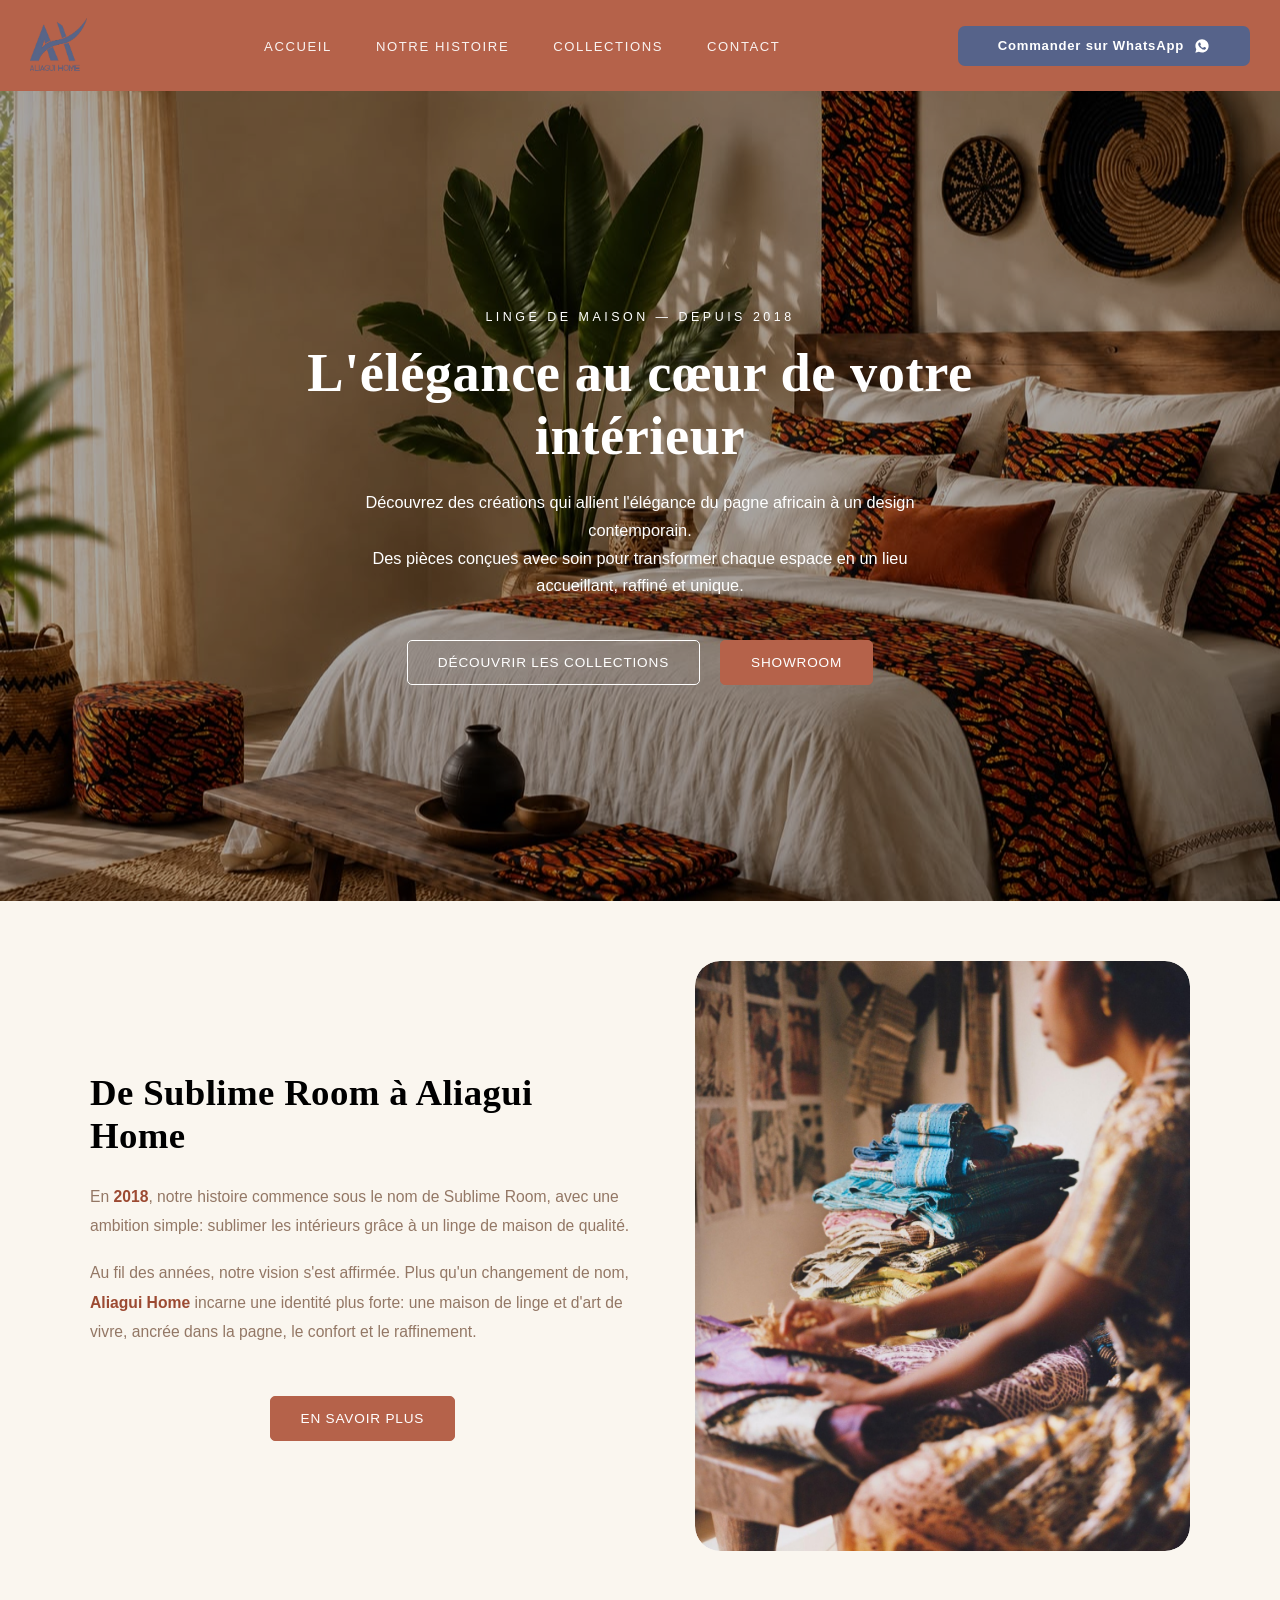
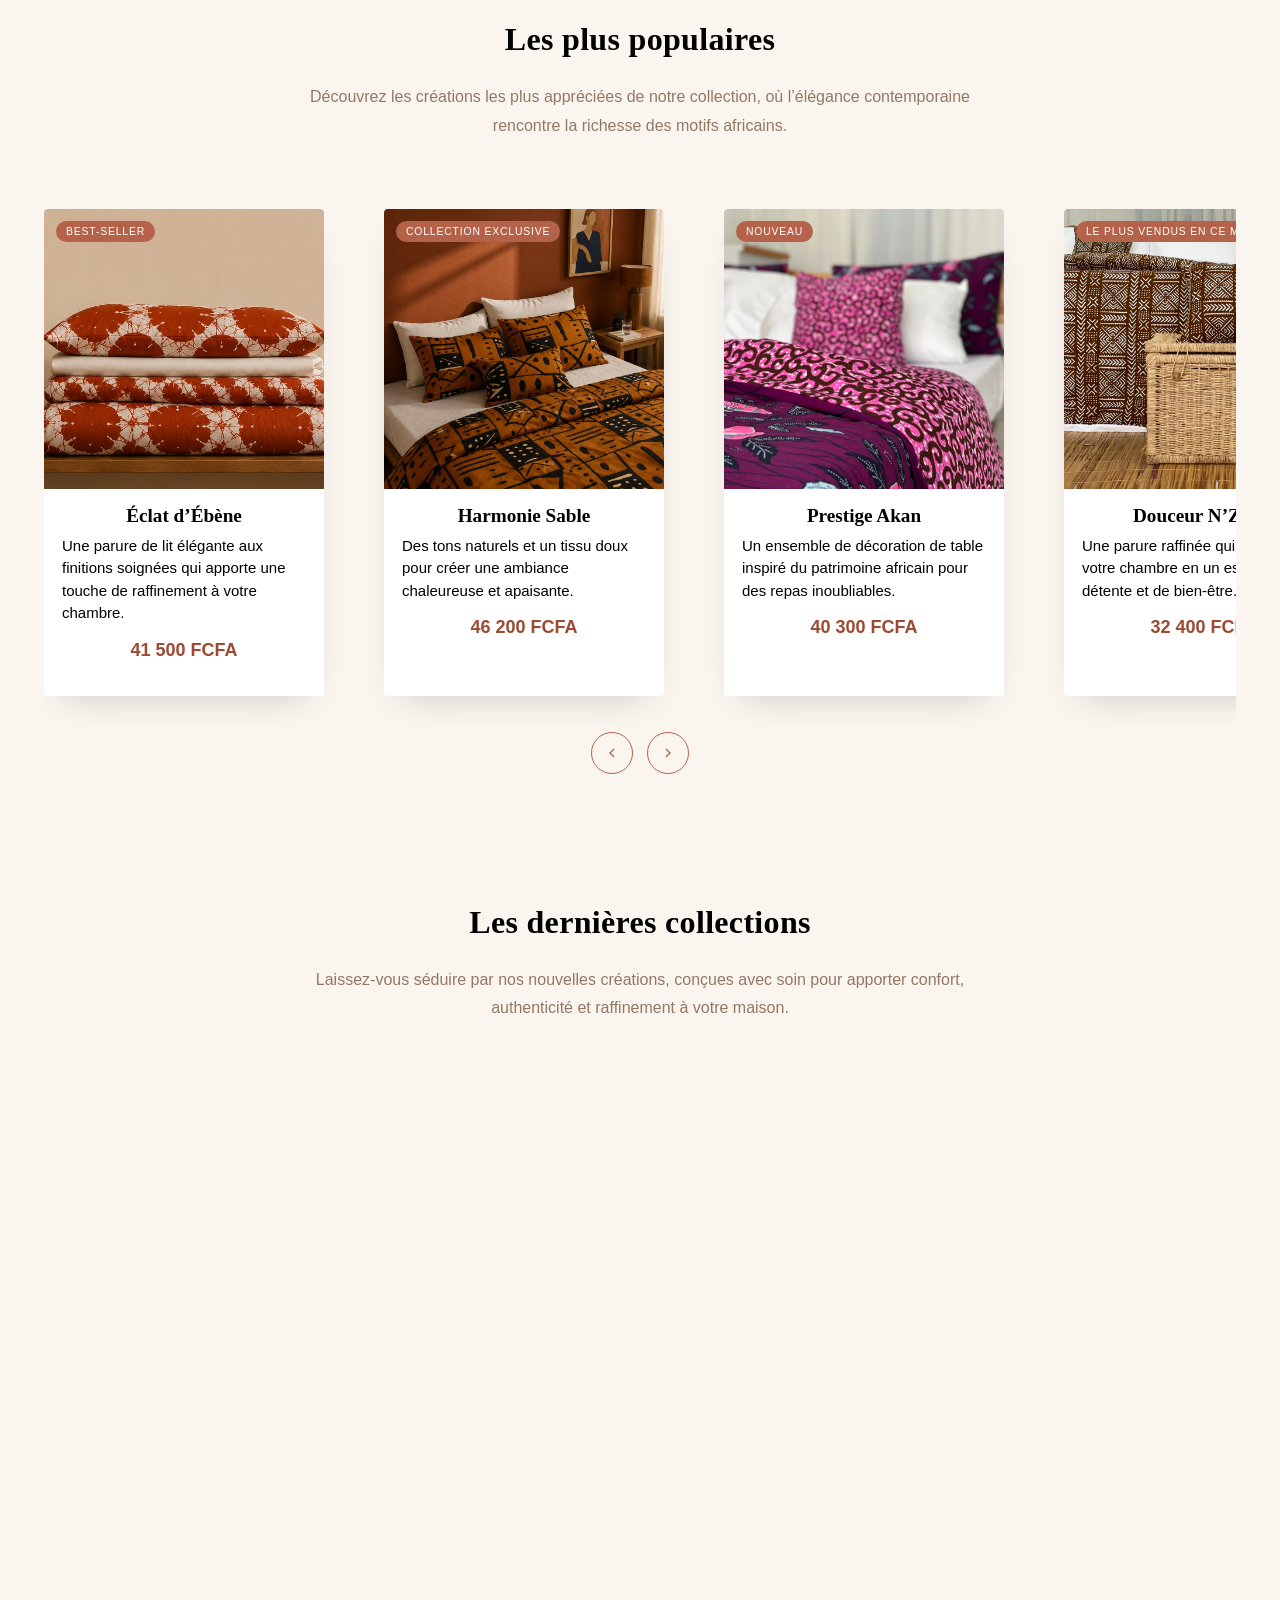
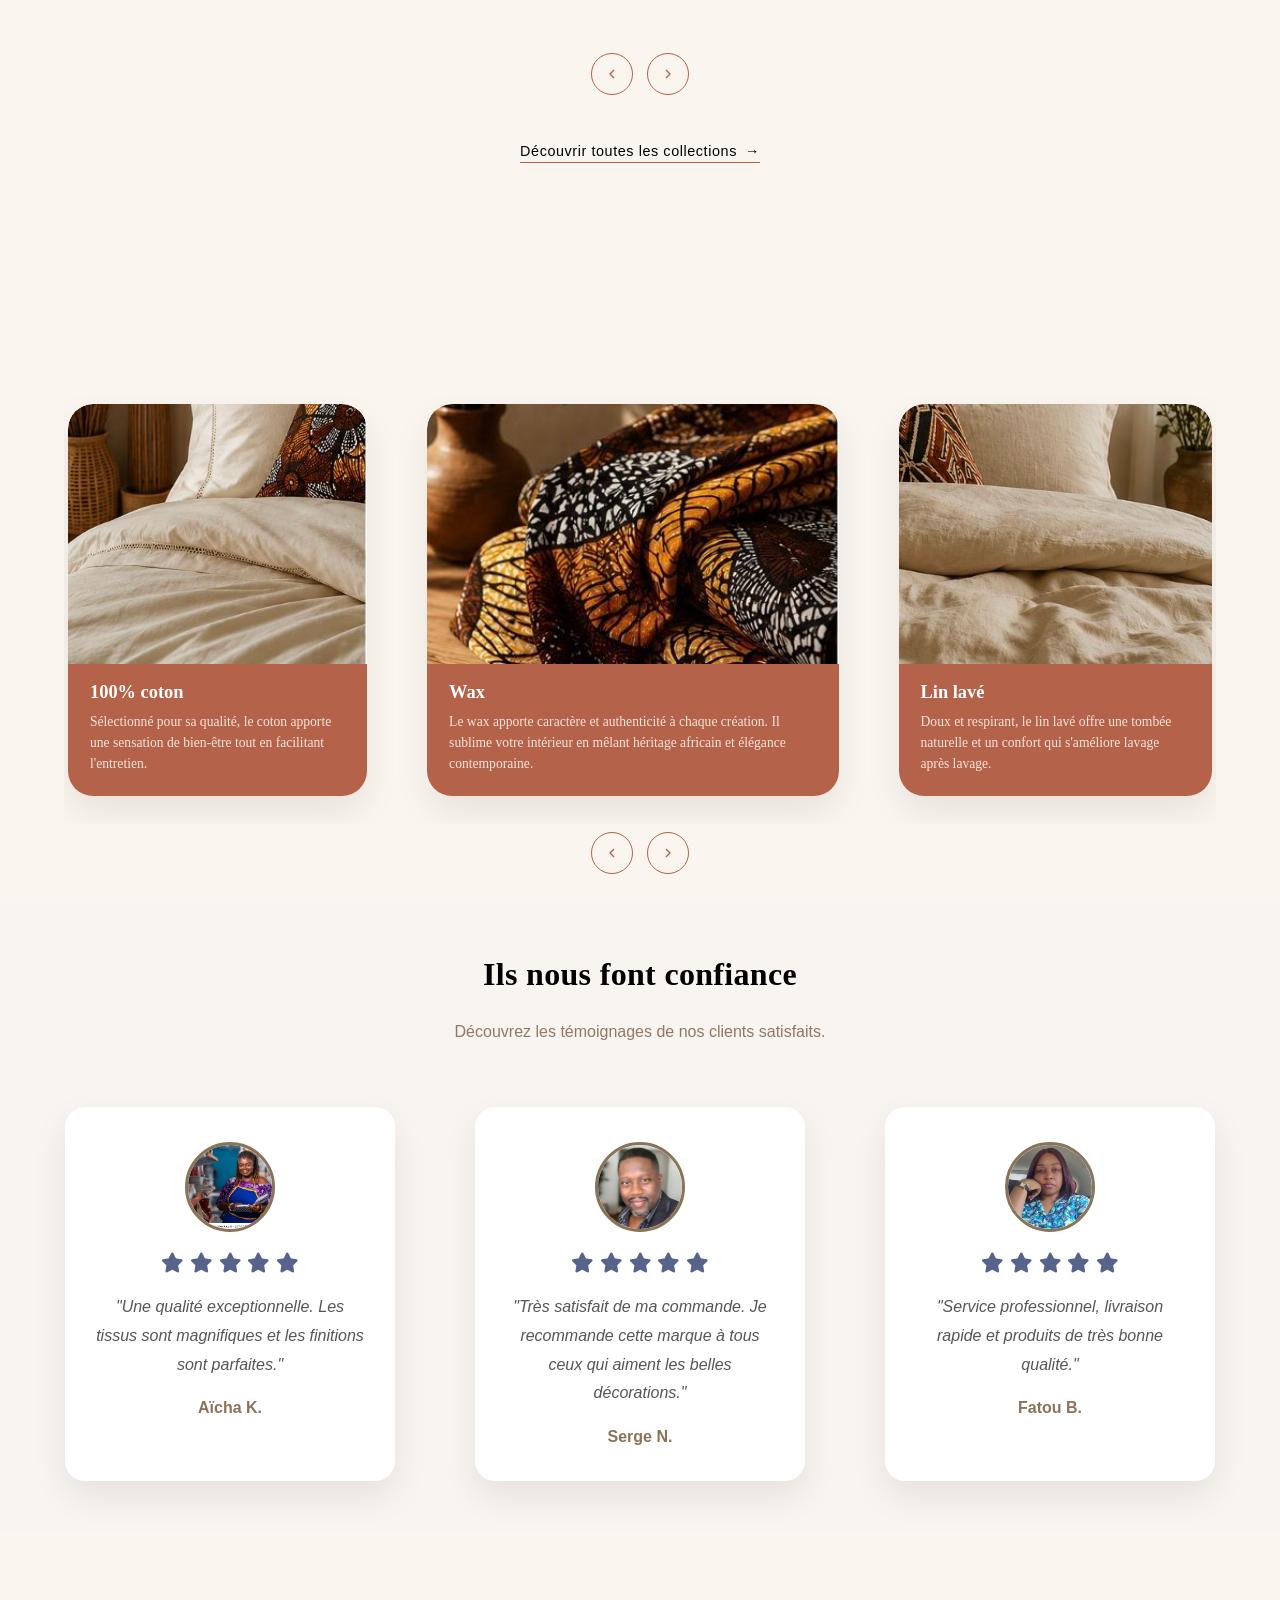
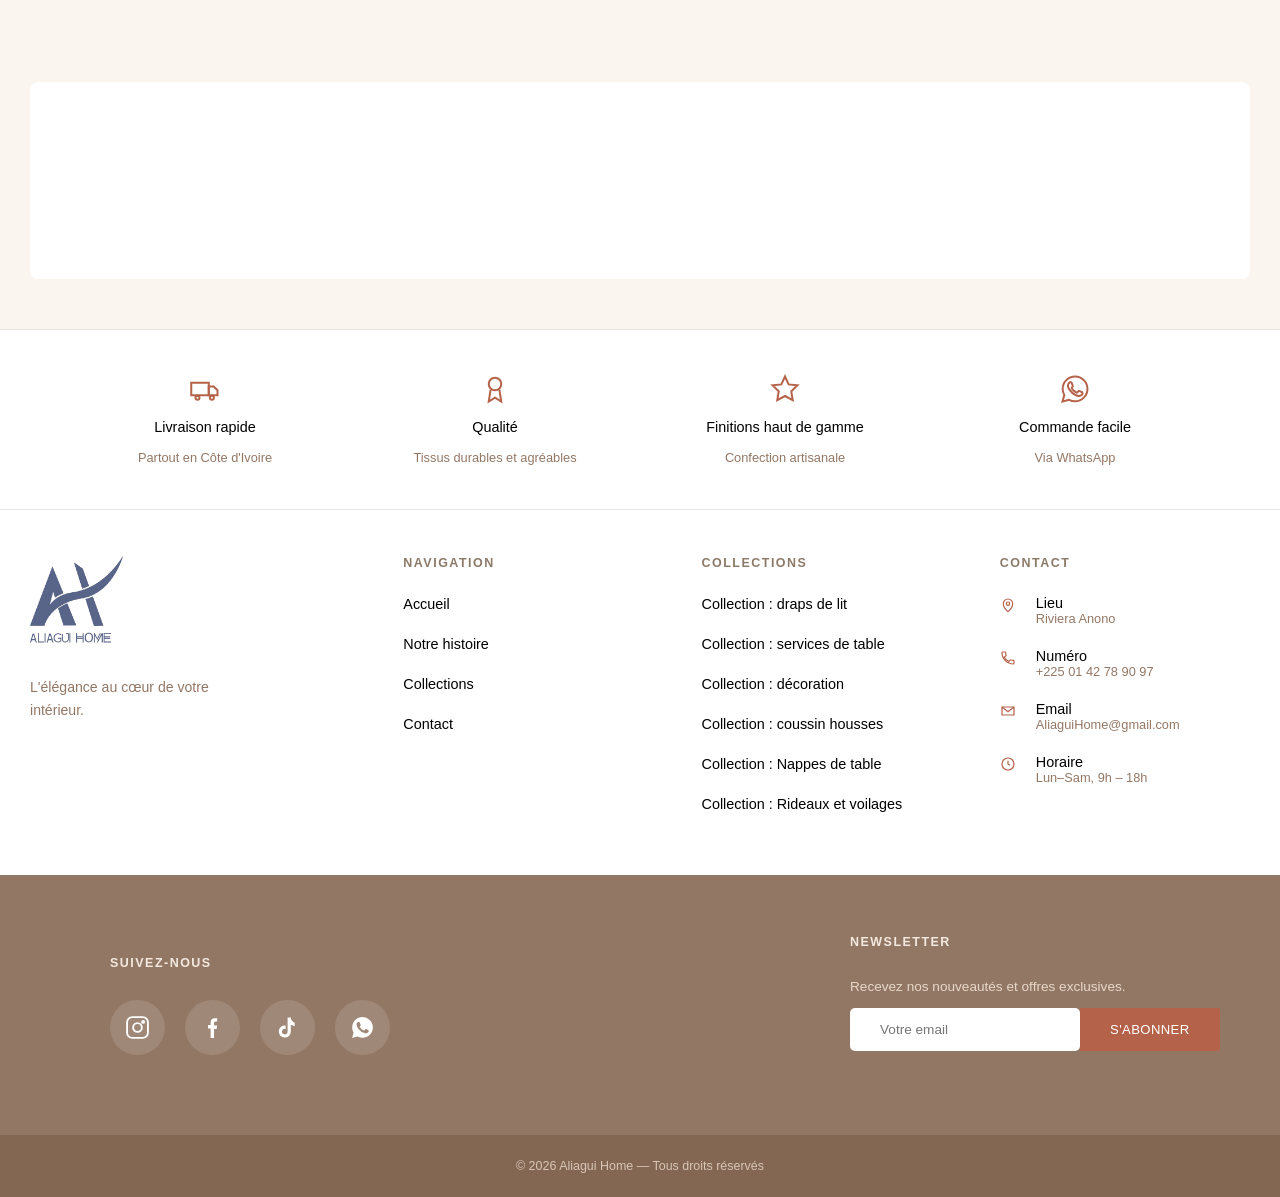
==== index.html @ e988ae9b "rename de la page d'accueil.html en index.html" ====
<!DOCTYPE html>
<html lang="fr">
<head>
<meta charset="UTF-8">
<meta name="viewport" content="width=device-width, initial-scale=1.0">
<title>Aliagui Home — L'élégance au cœur de votre intérieur</title>
<link rel="preconnect" href="https://fonts.googleapis.com">
<link rel="preconnect" href="https://fonts.gstatic.com" crossorigin>
<link href="https://fonts.googleapis.com/css2?family=Cormorant+Garamond:ital,wght@0,400;0,500;0,600;1,400&family=Jost:wght@300;400;500;600&display=swap" rel="stylesheet">
<link rel="stylesheet" href="https://cdnjs.cloudflare.com/ajax/libs/font-awesome/6.7.2/css/all.min.css">

<link rel="stylesheet" href="css/base.css">
<link rel="stylesheet" href="css/header.css">
<link rel="stylesheet" href="css/footer.css">
<link rel="stylesheet" href="css/accueil.css">

</head>
<body>

<header id="siteHeader">
  <div class="header-inner">
    <a href="#top" class="logo">
      <img src="image/logo-bleu.png" alt="Aliagui Home">
    </a>

    <nav id="mainNav">
      <ul>
        <li><a href="accueil.html">Accueil</a></li>
        <li><a href="notre-histoire.html">Notre histoire</a></li>
        <li><a href="collections.html">Collections</a></li>
        <li><a href="contact.html">Contact</a></li>
        <li class="mobile-only-cta">
          <a class="header-cta" href="https://wa.me/2250142789097" target="_blank" rel="noopener" data-social="WhatsApp">
            Commander sur WhatsApp
            <svg width="16" height="16" viewBox="0 0 24 24" fill="currentColor"><path d="M12.04 2C6.58 2 2.13 6.45 2.13 11.91c0 1.75.46 3.46 1.32 4.96L2 22l5.25-1.38a9.9 9.9 0 0 0 4.78 1.22h.01c5.46 0 9.91-4.45 9.91-9.91 0-2.65-1.03-5.14-2.9-7.01A9.86 9.86 0 0 0 12.04 2zm5.8 14.1c-.24.68-1.4 1.3-1.94 1.38-.5.08-1.12.11-1.8-.11-.42-.13-.96-.31-1.65-.6-2.9-1.25-4.8-4.17-4.94-4.36-.14-.2-1.18-1.57-1.18-3 0-1.42.75-2.12 1.02-2.42.26-.28.58-.35.77-.35h.55c.18 0 .42-.07.66.5.24.58.82 2 .89 2.15.07.14.12.32.02.51-.1.2-.15.32-.3.5-.14.17-.3.38-.43.51-.14.14-.29.29-.13.57.17.28.75 1.24 1.61 2 1.11.99 2.04 1.3 2.32 1.44.28.14.44.12.6-.07.17-.2.72-.84.91-1.13.19-.28.38-.24.64-.14.26.09 1.66.78 1.94.93.28.14.47.21.53.33.07.12.07.68-.17 1.36z"/></svg>
          </a>
        </li>
      </ul>
    </nav>

    <a class="header-cta desktop-only-cta" href="https://wa.me/2250142789097" target="_blank" rel="noopener" data-social="WhatsApp">
      Commander sur WhatsApp
      <svg width="16" height="16" viewBox="0 0 24 24" fill="currentColor"><path d="M12.04 2C6.58 2 2.13 6.45 2.13 11.91c0 1.75.46 3.46 1.32 4.96L2 22l5.25-1.38a9.9 9.9 0 0 0 4.78 1.22h.01c5.46 0 9.91-4.45 9.91-9.91 0-2.65-1.03-5.14-2.9-7.01A9.86 9.86 0 0 0 12.04 2zm5.8 14.1c-.24.68-1.4 1.3-1.94 1.38-.5.08-1.12.11-1.8-.11-.42-.13-.96-.31-1.65-.6-2.9-1.25-4.8-4.17-4.94-4.36-.14-.2-1.18-1.57-1.18-3 0-1.42.75-2.12 1.02-2.42.26-.28.58-.35.77-.35h.55c.18 0 .42-.07.66.5.24.58.82 2 .89 2.15.07.14.12.32.02.51-.1.2-.15.32-.3.5-.14.17-.3.38-.43.51-.14.14-.29.29-.13.57.17.28.75 1.24 1.61 2 1.11.99 2.04 1.3 2.32 1.44.28.14.44.12.6-.07.17-.2.72-.84.91-1.13.19-.28.38-.24.64-.14.26.09 1.66.78 1.94.93.28.14.47.21.53.33.07.12.07.68-.17 1.36z"/></svg>
    </a>

    <button class="hamburger" id="hamburgerBtn" aria-label="Ouvrir le menu" aria-expanded="false" aria-controls="mainNav">
      <span></span><span></span><span></span>
    </button>
  </div>
</header>

<section class="hero" id="top">
  <div class="hero-inner">
    <span class="eyebrow reveal">Linge de maison — depuis 2018</span>
    <h1 class="reveal reveal-delay-1">L'élégance au cœur de votre intérieur</h1>
    <p class="reveal reveal-delay-2">Découvrez des créations qui allient l'élégance du pagne africain à un design contemporain.<br>Des pièces conçues avec soin pour transformer chaque espace en un lieu accueillant, raffiné et unique.</p>
    <div class="hero-buttons reveal reveal-delay-3">
      <a href="collections.html#collections" class="btn btn-light">Découvrir les collections</a>
      <a href="contact.html#showroom" class="btn btn-filled">Showroom</a>
    </div>
  </div>
</section>

<section class="history" id="histoire">
  <div class="history-inner">
    <div class="reveal">
      <h2>De Sublime Room à Aliagui Home</h2>
      <p>En <strong>2018</strong>, notre histoire commence sous le nom de Sublime Room, avec une ambition simple: sublimer les intérieurs grâce à un linge de maison de qualité.</p>
      <p>Au fil des années, notre vision s'est affirmée. Plus qu'un changement de nom, <strong>Aliagui Home</strong> incarne une identité plus forte: une maison de linge et d'art de vivre, ancrée dans la pagne, le confort et le raffinement.</p>
      
      <a href="notre-histoire.html" class="btn btn-filled">En savoir plus</a>
    </div>
<div class="history-image">
    <img src="image/histoire.jpeg" alt="De Sublime Room à Aliagui Home">
</div>
    </div>
  </div>
</section>

<section class="bestsellers" id="bestsellers">
  <div class="section-head reveal">
    <h2>Les plus populaires </h2>
    <p>Découvrez les créations les plus appréciées de notre collection, où l’élégance contemporaine rencontre la richesse des motifs africains.</p>
  </div>
  <div class="carousel-wrap">
    <div class="carousel-track" id="bestsellersTrack">
      <div class="bs-card reveal">

    <div class="bs-img">
        <img src="image/image_collections - Copie.jpeg" alt="Eclat d'ébène">
        <span class="badge">Best-seller</span>
    </div>

    <div class="bs-body">
        <h4>Éclat d’Ébène</h4>
        <p class="description">
          Une parure de lit élégante aux finitions soignées qui apporte une touche de raffinement à votre chambre.
  </p>
    <span class="price">41 500 FCFA</span>

    </div>

</div>
      
    <div class="bs-card reveal">

    <div class="bs-img">
        <img src="image/pagne_marron.jpeg" alt="Harmonie Sable">
        <span class="badge">collection exclusive</span>
    </div>

    <div class="bs-body">
        <h4> Harmonie Sable</h4>
         <p class="description">
         Des tons naturels et un tissu doux pour créer une ambiance chaleureuse et apaisante.
  </p>
        <span class="price">46 200 FCFA</span>
    </div>

</div>
     <div class="bs-card reveal">

    <div class="bs-img">
        <img src="image/aimerez3.jpeg" alt="Prestige Akan">
        <span class="badge">nouveau</span>
    </div>

    <div class="bs-body">
        <h4>Prestige Akan</h4>
          <p class="description">
         Un ensemble de décoration de table inspiré du patrimoine africain pour des repas inoubliables.
  </p>
        <span class="price">40 300 FCFA</span>
    </div>

</div>
 <div class="bs-card reveal">

    <div class="bs-img">
        <img src="image/aimerez7.jpeg" alt=" Douceur N’Zassa">
        <span class="badge">Le plus vendus en ce moment</span>
    </div>

    <div class="bs-body">
        <h4> Douceur N’Zassa</h4>
         <p class="description">
        Une parure raffinée qui transforme votre chambre en un espace de détente et de bien-être.
  </p>
        <span class="price">32 400 FCFA</span>
    </div>

</div>
     <div class="bs-card reveal">

    <div class="bs-img">
        <img src="image/pagne4.jpeg" alt="Royal Indigo">
        <span class="badge">nouveau</span>
    </div>

    <div class="bs-body">
        <h4>Royal Indigo</h4>
        <p class="description">
          Une collection haut de gamme mêlant confort, élégance et motifs africains contemporains.
  </p>
        <span class="price">39 900 FCFA</span>
    </div>

</div>
  <div class="bs-card reveal">

    <div class="bs-img">
        <img src="image/service de tbale autre.jpg.jpeg" alt="Élégance de Table">
        <span class="badge">nouveau</span>
    </div>

    <div class="bs-body">
        <h4>Élégance de Table</h4>
        <p class="description">
         Un service de table chic conçu pour embellir vos repas du quotidien comme vos réceptions.
  </p>
        <span class="price">29 900 FCFA</span>
    </div>

</div>

  <div class="bs-card reveal">

    <div class="bs-img">
        <img src="image/713484324_1402554621900507_8804955900823046826_n.jpg" alt=" Signature Aliagui Luxe">
        <span class="badge">nouveau</span>
    </div>

    <div class="bs-body">
        <h4> Signature Aliagui Luxe</h4>
        <p class="description">
          Une création exclusive qui célèbre l’art africain à travers des textiles de qualité supérieure.
  </p>
        <span class="price">49 400 FCFA</span>
      
    </div>

</div>

    </div>
    <div class="carousel-nav">
      <button class="carousel-btn" id="bestsellersPrev" aria-label="Précédent">
        <svg width="16" height="16" viewBox="0 0 24 24" fill="none" stroke="currentColor" stroke-width="2"><path d="M15 18l-6-6 6-6"/></svg>
      </button>
      <button class="carousel-btn" id="bestsellersNext" aria-label="Suivant">
        <svg width="16" height="16" viewBox="0 0 24 24" fill="none" stroke="currentColor" stroke-width="2"><path d="M9 18l6-6-6-6"/></svg>
      </button>
    </div>
  </div>
</section>


<section class="collections" id="collections">
  <div class="section-head reveal">
    <h2>Les dernières collections</h2>
    <p>
      Laissez-vous séduire par nos nouvelles créations, conçues avec soin pour apporter confort, authenticité et raffinement à votre maison.
    </p>
  </div>

  <div class="carousel-wrap">
    <div class="carousel-track" id="collectionsTrack">

      <!-- Carte 1 -->
      <div class="collection-card reveal reveal-delay-1">
        <img src="image/aimerez1.jpeg" alt="Oasis" class="collection-img">

        <div class="collection-body">
         <h3>Oasis</h3>
            <p class="collection-desc">
               Des teintes douces pour une ambiance apaisante.
         </p>
  <a href="detail.html#vous-aimerez-aussi" class="collection-link">
    Voir plus <span class="arrow">→</span>
  </a>
</div>
      </div>

      <!-- Carte 2 -->
      <div class="collection-card reveal reveal-delay-2">
        <img src="image/aimerez10.jpeg" alt="Azur" class="collection-img">

        <div class="collection-body">
          <h3>Azur</h3>
          <p class="collection-desc">
    Des motifs uniques pour votre intérieur.
  </p>
           <a href="detail.html#vous-aimerez-aussi" class="collection-link">
    Voir plus <span class="arrow">→</span>
  </a>
        </div>
      </div>

      <!-- Carte 3 -->
      <div class="collection-card reveal reveal-delay-3">
        <img src="image/aimerez9.jpeg" alt="Mosaique" class="collection-img">

        <div class="collection-body">
          <h3>Mosaique</h3>
          <p class="collection-desc">
    Des motifs uniques qui embellissent votre intérieur
  </p>
           <a href="detail.html#vous-aimerez-aussi" class="collection-link">
    Voir plus <span class="arrow">→</span>
  </a>
        </div>
      </div>

      <!-- Carte 4 -->
      <div class="collection-card reveal">
        <img src="image/aimerez12.jpeg" alt="Teranga" class="collection-img">

        <div class="collection-body">
          <h3>Teranga</h3>
           <p class="collection-desc">
   Chaleur, confort et inspiration africaine.
  </p>
           <a href="detail.html#vous-aimerez-aussi" class="collection-link">
    Voir plus <span class="arrow">→</span>
  </a>
        </div>
      </div>

      <!-- Carte 5 -->
      <div class="collection-card reveal reveal-delay-3">
        <img src="image/COLLECTION1.jpeg" alt="collection Signature" class="collection-img">

        <div class="collection-body">
          <h3>collection Signature</h3>
              <p class="collection-desc">
   Notre sélection exclusive au style raffiné.
  </p>
    <a href="detail.html#vous-aimerez-aussi" class="collection-link">
    Voir plus <span class="arrow">→</span>
  </a>
        </div>
      </div>

      <!-- Carte 6 -->
      <div class="collection-card reveal reveal-delay-3">
        <img src="image/LIT9.jpeg" alt="Emeraude" class="collection-img">

        <div class="collection-body">
          <h3>Emeraude</h3>
              <p class="collection-desc">
   Des couleurs profondes pour un intérieur chic.
  </p>
           <a href="detail.html#vous-aimerez-aussi" class="collection-link">
    Voir plus <span class="arrow">→</span>
  </a>
        </div>
      </div>

      <!-- Carte 7 -->
      <div class="collection-card reveal reveal-delay-3">
        <img src="image/LIT8.jpeg" alt="marbre" class="collection-img">

        <div class="collection-body">
          <h3>Marbre</h3>
              <p class="collection-desc">
   Un design moderne inspiré de la pierre naturelle.
  </p>
           <a href="detail.html#vous-aimerez-aussi" class="collection-link">
    Voir plus <span class="arrow">→</span>
  </a>
        </div>
      </div>

      <!-- Carte 8 -->
      <div class="collection-card reveal reveal-delay-3">
        <img src="image/LIT7.jpeg" alt="Savana" class="collection-img">

        <div class="collection-body">
          <h3>Savana</h3>
              <p class="collection-desc">
   Une collection aux tons naturels et chaleureux.
  </p>
           <a href="detail.html#vous-aimerez-aussi" class="collection-link">
    Voir plus <span class="arrow">→</span>
  </a>
        </div>
      </div>

      <!-- Carte 7 -->
      <div class="collection-card reveal reveal-delay-3">
        <img src="image/COUVERT1.jpeg" alt="Eclat rouge" class="collection-img">

        <div class="collection-body">
          <h3>Eclat rouge</h3>
              <p class="collection-desc">
   Des couleurs intenses qui attirent le regard.
  </p>
           <a href="detail.html#vous-aimerez-aussi" class="collection-link">
    Voir plus <span class="arrow">→</span>
  </a>
        </div>
      </div>

      <!-- Carte 8 -->
      <div class="collection-card reveal reveal-delay-3">
        <img src="image/LIT6.jpeg" alt="Kuba prestige" class="collection-img">

        <div class="collection-body">
          <h3>Kuba prestige</h3>
              <p class="collection-desc">
  L'élégance du patrimoine africain revisitée.
  </p>
          <a href="detail.html#vous-aimerez-aussi" class="collection-link">
    Voir plus <span class="arrow">→</span>
  </a>
        </div>
      </div>

      <!-- Carte 9 -->
      <div class="collection-card reveal reveal-delay-3">
        <img src="image/LIT5.jpeg" alt="Wax harmonie" class="collection-img">

        <div class="collection-body">
          <h3>Wax harmonie</h3>
              <p class="collection-desc">
   Des imprimés wax pour une décoration authentique.
  </p>
           <a href="detail.html#vous-aimerez-aussi" class="collection-link">
    Voir plus <span class="arrow">→</span>
  </a>
        </div>
      </div>

      <!-- Carte 10 -->
      <div class="collection-card reveal reveal-delay-3">
        <img src="image/TABLE2.jpeg" alt="Table élégance" class="collection-img">

        <div class="collection-body">
          <h3>Table élégance</h3>
              <p class="collection-desc">
  Sublimez vos repas avec style et raffinement.
  </p>
           <a href="detail.html#vous-aimerez-aussi" class="collection-link">
    Voir plus <span class="arrow">→</span>
  </a>
        </div>
      </div>

      <!-- Carte 11 -->
      <div class="collection-card reveal reveal-delay-3">
        <img src="image/LIT3.jpeg" alt="Terre d'Afrique" class="collection-img">

        <div class="collection-body">
          <h3>Terre d'Afrique</h3>
                  <p class="collection-desc">
   Une collection inspirée des richesses africaines.
  </p>
       <a href="detail.html#vous-aimerez-aussi" class="collection-link">
    Voir plus <span class="arrow">→</span>
  </a>
          
        </div>
      </div>
    </div>

    <div class="carousel-nav">
      <button class="carousel-btn" id="collectionsPrev" aria-label="Précédent">
        <svg width="16" height="16" viewBox="0 0 24 24" fill="none" stroke="currentColor" stroke-width="2">
          <path d="M15 18l-6-6 6-6"/>
        </svg>
      </button>

      <button class="carousel-btn" id="collectionsNext" aria-label="Suivant">
        <svg width="16" height="16" viewBox="0 0 24 24" fill="none" stroke="currentColor" stroke-width="2">
          <path d="M9 18l6-6-6-6"/>
        </svg>
      </button>
    </div>
  </div>

  <a href="collections.html" class="all-collections">
    Découvrir toutes les collections <span class="arrow">→</span>
  </a>
</section>

<section class="materials" id="matieres">
  <div class="section-head reveal">
    <h2>Nos matières</h2>
    <p>Des matières choisies avec soin pour leur qualité, leur caractère et leur durabilité.</p>
  </div>
  <div class="carousel-wrap">
    <div class="carousel-track" id="materialsTrack">
      <div class="mat-card reveal reveal-delay-1">
        <div class="mat-img">
    <img src="image/image_matieres1.jpeg" alt="100% coton">
</div>
        <div class="mat-caption">
          <h4>100% coton</h4>
          <p>Sélectionné pour sa qualité, le coton apporte une sensation de bien-être tout en facilitant l'entretien.</p>
        </div>
      </div>
      <div class="mat-card reveal reveal-delay-2">
        <div class="mat-img">
    <img src="image/image_matiere2.jpeg" alt="Wax">
</div>
        <div class="mat-caption">
          <h4>Wax</h4>
          <p>Le wax apporte caractère et authenticité à chaque création. Il sublime votre intérieur en mêlant héritage africain et élégance contemporaine.</p>
        </div>
      </div>
      <div class="mat-card reveal reveal-delay-3">
       <div class="mat-img">
    <img src="image/image_matiere3.jpeg" alt="Lin lavé">
       </div>        
       <div class="mat-caption">
          <h4>Lin lavé</h4>
          <p>Doux et respirant, le lin lavé offre une tombée naturelle et un confort qui s'améliore lavage après lavage.</p>
        </div>
      </div>
    </div>
    <div class="carousel-nav">
      <button class="carousel-btn" id="materialsPrev" aria-label="Précédent">
        <svg width="16" height="16" viewBox="0 0 24 24" fill="none" stroke="currentColor" stroke-width="2"><path d="M15 18l-6-6 6-6"/></svg>
      </button>
      <button class="carousel-btn" id="materialsNext" aria-label="Suivant">
        <svg width="16" height="16" viewBox="0 0 24 24" fill="none" stroke="currentColor" stroke-width="2"><path d="M9 18l6-6-6-6"/></svg>
      </button>
    </div>
  </div>
</section>

<section class="testimonials" id="avis">
    <div class="section-head reveal">
        <h2>Ils nous font confiance</h2>
        <p>Découvrez les témoignages de nos clients satisfaits.</p>
    </div>

    <div class="testimonial-slider">

        <div class="testimonial-card reveal">
            <img src="image/temoingnage1.webp" alt="Client 1" class="client-photo">

            <div class="stars">
                <i class="fa-solid fa-star"></i>
                <i class="fa-solid fa-star"></i>
                <i class="fa-solid fa-star"></i>
                <i class="fa-solid fa-star"></i>
                <i class="fa-solid fa-star"></i>
            </div>

            <p>
                "Une qualité exceptionnelle. Les tissus sont magnifiques et les
                finitions sont parfaites."
            </p>

            <h4>Aïcha K.</h4>
        </div>

        <div class="testimonial-card reveal">
            <img src="image/temoignage3.jpg" alt="Client 2" class="client-photo">

            <div class="stars">
                <i class="fa-solid fa-star"></i>
                <i class="fa-solid fa-star"></i>
                <i class="fa-solid fa-star"></i>
                <i class="fa-solid fa-star"></i>
                <i class="fa-solid fa-star"></i>
            </div>

            <p>
                "Très satisfait de ma commande. Je recommande cette marque à
                tous ceux qui aiment les belles décorations."
            </p>

            <h4>Serge N.</h4>
        </div>

        <div class="testimonial-card reveal">
            <img src="image/temoignage4.jpg" alt="Client 3" class="client-photo">

            <div class="stars">
                <i class="fa-solid fa-star"></i>
                <i class="fa-solid fa-star"></i>
                <i class="fa-solid fa-star"></i>
                <i class="fa-solid fa-star"></i>
                <i class="fa-solid fa-star"></i>
            </div>

            <p>
                "Service professionnel, livraison rapide et produits de très
                bonne qualité."
            </p>

            <h4>Fatou B.</h4>
        </div>

    </div>
</section>

<section class="contact" id="contact">
  <h2 class="reveal">Contactez-nous</h2>
  <p class="reveal">Une question ? Nous sommes là pour vous.</p>

  <div class="contact-grid">
    <div class="contact-item reveal reveal-delay-1">
      <div class="icon-circle">
        <svg width="20" height="20" viewBox="0 0 24 24" fill="currentColor"><path d="M6.62 10.79a15.15 15.15 0 0 0 6.59 6.59l2.2-2.2c.28-.28.67-.36 1.02-.24c1.12.37 2.33.57 3.57.57c.55 0 1 .45 1 1V20c0 .55-.45 1-1 1c-9.39 0-17-7.61-17-17c0-.55.45-1 1-1h3.5c.55 0 1 .45 1 1c0 1.25.2 2.45.57 3.57c.11.35.03.74-.25 1.02l-2.2 2.2Z"/></svg>
      </div>
      <h4>Téléphone</h4>
      <p><a href="tel:+2250142789097">+225 01 42 78 90 97</a></p>
    </div>
    <div class="contact-item reveal reveal-delay-2">
      <div class="icon-circle">
        <svg width="20" height="20" viewBox="0 0 24 24" fill="none" stroke="currentColor" stroke-width="1.8"><path d="M3 6h18v12H3z"/><path d="M3 6l9 7 9-7"/></svg>
      </div>
      <h4>Email</h4>
      <p><a href="mailto:AliaguiHome@gmail.com">AliaguiHome@gmail.com</a></p>
    </div>
    <div class="contact-item reveal reveal-delay-3">
      <div class="icon-circle">
        <svg width="20" height="20" viewBox="0 0 24 24" fill="none" stroke="currentColor" stroke-width="1.8"><path d="M12 22s7-6.1 7-12a7 7 0 1 0-14 0c0 5.9 7 12 7 12z"/><circle cx="12" cy="10" r="2.5"/></svg>
      </div>
      <h4>Adresse</h4>
      <p>Riviera Anono,<br>Abidjan, Côte d'Ivoire</p>
    </div>
  </div>
</section>

<section class="features">
  <div class="features-grid">
    <div class="feature reveal">
      <svg viewBox="0 0 24 24" fill="none" stroke="currentColor" stroke-width="1.6"><rect x="1" y="7" width="14" height="10"/><path d="M15 10h4l3 3v4h-7z"/><circle cx="6" cy="19" r="1.6"/><circle cx="17.5" cy="19" r="1.6"/></svg>
      <h4>Livraison rapide</h4>
      <p>Partout en Côte d'Ivoire</p>
    </div>
    <div class="feature reveal reveal-delay-1">
      <svg viewBox="0 0 24 24" fill="none" stroke="currentColor" stroke-width="1.6"><circle cx="12" cy="8" r="5"/><path d="M8.5 12.5L7 22l5-3 5 3-1.5-9.5"/></svg>
      <h4>Qualité</h4>
      <p>Tissus durables et agréables</p>
    </div>
    <div class="feature reveal reveal-delay-2">
      <svg viewBox="0 0 24 24" fill="none" stroke="currentColor" stroke-width="1.6"><path d="M12 2l2.9 6.3L22 9l-5 4.9L18.2 21 12 17.6 5.8 21 7 13.9 2 9l7.1-.7z"/></svg>
      <h4>Finitions haut de gamme</h4>
      <p>Confection artisanale</p>
    </div>
    <div class="feature reveal reveal-delay-3">
      <svg viewBox="0 0 24 24" fill="none" stroke="currentColor" stroke-width="1.6"><path d="M12.04 2C6.58 2 2.13 6.45 2.13 11.91c0 1.75.46 3.46 1.32 4.96L2 22l5.25-1.38a9.9 9.9 0 0 0 4.78 1.22h.01c5.46 0 9.91-4.45 9.91-9.91 0-2.65-1.03-5.14-2.9-7.01A9.86 9.86 0 0 0 12.04 2zm5.8 14.1c-.24.68-1.4 1.3-1.94 1.38-.5.08-1.12.11-1.8-.11-.42-.13-.96-.31-1.65-.6-2.9-1.25-4.8-4.17-4.94-4.36-.14-.2-1.18-1.57-1.18-3 0-1.42.75-2.12 1.02-2.42.26-.28.58-.35.77-.35h.55c.18 0 .42-.07.66.5.24.58.82 2 .89 2.15.07.14.12.32.02.51-.1.2-.15.32-.3.5-.14.17-.3.38-.43.51-.14.14-.29.29-.13.57.17.28.75 1.24 1.61 2 1.11.99 2.04 1.3 2.32 1.44.28.14.44.12.6-.07.17-.2.72-.84.91-1.13.19-.28.38-.24.64-.14.26.09 1.66.78 1.94.93.28.14.47.21.53.33.07.12.07.68-.17 1.36z"/></svg>
      <h4>Commande facile</h4>
      <p>Via WhatsApp</p>
    </div>
  </div>
</section>


<footer>
  <div class="footer-top">
    <div class="footer-brand reveal">
      <a href="#top" class="logo">
    <img src="image/logo-bleu.png" alt="Aliagui Home">
</a>
      <p>L'élégance au cœur de votre intérieur.</p>
    </div>
    <div class="footer-col reveal reveal-delay-1">
      <h5>Navigation</h5>
      <ul>
        <li><a href="accueil.html">Accueil</a></li>
        <li><a href="notre-histoire.html">Notre histoire</a></li>
        <li><a href="collections.html">Collections</a></li>
        <li><a href="contact.html">Contact</a></li>
      </ul>
    </div>
    <div class="footer-col reveal reveal-delay-2">
      <h5>Collections</h5>
      <ul>
        <li><a href="collections.html#collections">Collection : draps de lit</a></li>
        <li><a href="collections.html#collections">Collection : services de table</a></li>
        <li><a href="collections.html#collections">Collection : décoration</a></li>
        <li><a href="collections.html#collections">Collection : coussin housses</a></li>
        <li><a href="collections.html#collections">Collection : Nappes de table</a></li>
        <li><a href="collections.html#collections">Collection : Rideaux et voilages</a></li>
      </ul>
    </div>
    <div class="footer-col reveal reveal-delay-3">
      <h5>Contact</h5>
      <ul>
        <li class="with-icon">
          <svg viewBox="0 0 24 24" fill="none" stroke="currentColor" stroke-width="1.8"><path d="M12 22s7-6.1 7-12a7 7 0 1 0-14 0c0 5.9 7 12 7 12z"/><circle cx="12" cy="10" r="2.5"/></svg>
          <div>Lieu <small>Riviera Anono</small></div>
        </li>
        <li class="with-icon">
          <svg viewBox="0 0 24 24" fill="none" stroke="currentColor" stroke-width="1.8"><path d="M6.62 10.79a15.15 15.15 0 0 0 6.59 6.59l2.2-2.2c.28-.28.67-.36 1.02-.24c1.12.37 2.33.57 3.57.57c.55 0 1 .45 1 1V20c0 .55-.45 1-1 1c-9.39 0-17-7.61-17-17c0-.55.45-1 1-1h3.5c.55 0 1 .45 1 1c0 1.25.2 2.45.57 3.57c.11.35.03.74-.25 1.02l-2.2 2.2Z"/></svg>
          <div>Numéro <small>+225 01 42 78 90 97</small></div>
        </li>
        <li class="with-icon">
          <svg viewBox="0 0 24 24" fill="none" stroke="currentColor" stroke-width="1.8"><path d="M3 6h18v12H3z"/><path d="M3 6l9 7 9-7"/></svg>
          <div>Email <small>AliaguiHome@gmail.com</small></div>
        </li>
        <li class="with-icon">
          <svg viewBox="0 0 24 24" fill="none" stroke="currentColor" stroke-width="1.8"><circle cx="12" cy="12" r="9"/><path d="M12 7v5l3 2"/></svg>
          <div>Horaire <small>Lun–Sam, 9h – 18h</small></div>
        </li>
      </ul>
    </div>
  </div>

  <div class="footer-bottom">
    <div class="footer-bottom-inner">
      <div class="socials">
        <h5>Suivez-nous</h5>
        <div class="social-icons">
          <a href="https://www.instagram.com/sublimeroomci?igsh=MmUyazBmeTF2NXh2" target="_blank" rel="noopener" aria-label="Instagram" data-social="Instagram">
            <svg viewBox="0 0 24 24" fill="none" stroke="currentColor" stroke-width="1.8"><rect x="2" y="2" width="20" height="20" rx="5"/><circle cx="12" cy="12" r="4.2"/><circle cx="17.4" cy="6.6" r="1"/></svg>
          </a>
          <a href="https://www.facebook.com/share/1EQb1m7j7T/?mibextid=wwXIfr" target="_blank" rel="noopener" aria-label="Facebook" data-social="Facebook">
            <svg viewBox="0 0 24 24" fill="currentColor"><path d="M13.5 22v-8.5H16l.4-3.4h-2.9V8c0-.99.28-1.66 1.7-1.66H16.5V3.3c-.28-.04-1.24-.12-2.36-.12-2.34 0-3.94 1.43-3.94 4.04v2.28H7.7v3.4h2.5V22z"/></svg>
          </a>
          <a href="https://www.tiktok.com/@sublimeroom?_r=1&_t=ZS-97yz165ZXM1" target="_blank" rel="noopener" aria-label="TikTok" data-social="TikTok">
            <svg viewBox="0 0 24 24" fill="currentColor"><path d="M16.6 5.82c-.9-.85-1.4-2.03-1.4-3.32h-3.1v13.4a2.7 2.7 0 1 1-1.9-2.58v-3.15a5.8 5.8 0 1 0 5 5.75V9.4a6.9 6.9 0 0 0 3.7 1.07V7.4a4.2 4.2 0 0 1-2.3-1.58z"/></svg>
          </a>
          <a href="https://wa.me/2250142789097" target="_blank" rel="noopener" aria-label="WhatsApp" data-social="WhatsApp">
            <svg viewBox="0 0 24 24" fill="currentColor"><path d="M12.04 2C6.58 2 2.13 6.45 2.13 11.91c0 1.75.46 3.46 1.32 4.96L2 22l5.25-1.38a9.9 9.9 0 0 0 4.78 1.22h.01c5.46 0 9.91-4.45 9.91-9.91 0-2.65-1.03-5.14-2.9-7.01A9.86 9.86 0 0 0 12.04 2zm5.8 14.1c-.24.68-1.4 1.3-1.94 1.38-.5.08-1.12.11-1.8-.11-.42-.13-.96-.31-1.65-.6-2.9-1.25-4.8-4.17-4.94-4.36-.14-.2-1.18-1.57-1.18-3 0-1.42.75-2.12 1.02-2.42.26-.28.58-.35.77-.35h.55c.18 0 .42-.07.66.5.24.58.82 2 .89 2.15.07.14.12.32.02.51-.1.2-.15.32-.3.5-.14.17-.3.38-.43.51-.14.14-.29.29-.13.57.17.28.75 1.24 1.61 2 1.11.99 2.04 1.3 2.32 1.44.28.14.44.12.6-.07.17-.2.72-.84.91-1.13.19-.28.38-.24.64-.14.26.09 1.66.78 1.94.93.28.14.47.21.53.33.07.12.07.68-.17 1.36z"/></svg>
          </a>
        </div>
      </div>
      <div class="newsletter">
        <h5>Newsletter</h5>
        <p>Recevez nos nouveautés et offres exclusives.</p>
        <form class="newsletter-form" id="newsletterForm">
          <input type="email" placeholder="Votre email" required>
          <button type="submit">S'abonner</button>
        </form>
        <div class="newsletter-msg" id="newsletterMsg">Merci ! Vous êtes bien inscrit(e).</div>
      </div>
    </div>
  </div>

  <div class="copyright">© 2026 Aliagui Home — Tous droits réservés</div>
</footer>

<div class="toast" id="toast"></div>


<script src="java.js"></script>
</body>
</html>
---- css/base.css ----
/* ==========================================================================
   BASE.CSS — Variables, réinitialisation, éléments génériques (boutons,
   animations "reveal", toast). Importé sur TOUTES les pages, en premier.
   ========================================================================== */

:root{
    --terracotta: #B5624A;
    --terracotta-dark: #9C4A32;
    --terracotta-light: #D98868;
    --cream: #FAF6EF;
    --cream-2: #FFFFFF;
    --ink: black;
    --muted: #937765;
    --taupe: #8C7A68;
    --footer-brown: #937765;
    --footer-brown-dark: #846753;
    --navy: #56638A;
    --line: rgba(43,36,32,0.12);
  }

  *{
    margin:0;
    padding:0;
    box-sizing:border-box;}

  html{
    scroll-behavior:smooth;}

  body{
    font-family:'Playfair display', sans-serif;
    color:var(--ink);
    background:var(--cream);
    overflow-x:hidden;
  }

  h1,h2,h3{
    font-family:'playfair display', serif;
    font-weight:600;
    letter-spacing:0.01em;
  }
  a{
    text-decoration:none;
    color:var(--cream-2);}

  img{
    max-width:100%;
    display:block;}
    
  button{
    font-family:inherit;
    cursor:pointer;
    border:none;
    background:none;}

  ul{list-style:none;}

  .reveal{
    opacity:0;
    transform:translateY(28px);
    transition:opacity 0.8s ease, transform 0.8s ease;
  }
  .reveal.is-visible{
    opacity:1;
    transform:translateY(0);
  }
  .reveal-delay-1{transition-delay:0.12s;}
  .reveal-delay-2{transition-delay:0.24s;}
  .reveal-delay-3{transition-delay:0.36s;}


  /* Boutons génériques (hero, CTA divers) */
  .btn{
    padding:14px 30px;
    border-radius:5px;
    font-size:0.85rem;
    letter-spacing:0.06em;
    text-transform:uppercase;
    transition:all 0.3s cubic-bezier(0.4,0,0.2,1);
    display:inline-block;
  }
  .btn-outline{
    border:1.5px solid var(--terracotta);
    color:var(--terracotta);
  }
  .btn-outline:hover{
    background:var(--terracotta);
    color:#fff;
    transform:translateY(-2px);
  }
  .btn-light{
    background:transparent;
    border:1.5px solid #fff;
    color:#fff;
  }
  .btn-light:hover{
    background: #fff;
    color: var(--ink);
    transform:translateY(-2px);
    box-shadow:0 10px 22px rgba(43,36,32,0.12);
  }
  .btn-filled{
    background:var(--terracotta);
    color:#fff;
    border:1.5px solid var(--terracotta);
    
  }
  .btn-filled:hover{
    background:var(--terracotta-dark);
    border-color:var(--terracotta-dark);
    transform:translateY(-2px);
    box-shadow:0 10px 22px rgba(181,88,60,0.3);
  }

  /* toast pour les clics sur les réseaux sociaux */
  .toast{
    position:fixed;
    bottom:24px;
    left:50%;
    transform:translateX(-50%) translateY(20px);
    background:var(--ink);
    color:#fff;
    padding:12px 22px;
    border-radius:30px;
    font-size:0.85rem;
    opacity:0;
    pointer-events:none;
    transition:all 0.35s ease;
    z-index:999;
  }
  .toast.show{
    opacity:1;
    transform:translateX(-50%) translateY(0);
  }

  @media (prefers-reduced-motion: reduce){
    *{animation:none; transition:none ;}
    .reveal{opacity:1; transform:none;}
  }
---- css/header.css ----
/* ==========================================================================
   HEADER.CSS — En-tête, logo, navigation desktop + menu mobile (hamburger)
   ========================================================================== */

  /* ===== HEADER ===== */
  header{
    position:sticky;
    top:0;
    z-index:100;
    background:var(--terracotta);
    color:var(--cream-2);
    transition:padding 0.35s ease, box-shadow 0.35s ease;
    box-shadow:0 2px 0 rgba(0,0,0,0);
  }
  
  header.scrolled{
    box-shadow:0 6px 18px rgba(0,0,0,0.12);
  }
  .header-inner{
    max-width:1400px;
    margin:0 auto;
    display:flex;
    align-items:center;
    justify-content:space-between;
    padding:18px 30px;
    transition:padding 0.35s ease;
    position:relative;
    gap:24px;
  }
  header.scrolled .header-inner{padding:12px 32px;}
  .logo{
    font-family:'playfair display', serif;
    font-size:1.7rem;
    font-style:italic;
    font-weight:600;
    color:var(--cream);
    letter-spacing:0.02em;
  }
  .logo img{
    height: 55px ;
    width:auto ;
    display:block;
}
  nav a{
    font-size:0.82rem;
    letter-spacing:0.12em;
    text-transform:uppercase;
    position:relative;
    padding-bottom:8px;
    opacity:0.92;
    transition:opacity 0.25s ease;
  }
  nav a::after{
    content:'';
    position:absolute;
    left:0; bottom:0;
    width:0%;
    height:1.5px;
    background:var(--cream-2);
    transition:width 0.3s ease;
  }
  nav a:hover{opacity:1;}
  nav a:hover::after{width:100%;}
  .header-cta{
    display:flex;
    align-items:center;
    gap:10px;
    background:var(--navy);
    color:var(--cream-2);
    padding:12px 40px;
    border-radius:7px;
    font-size:0.82rem;
    font-weight:550;
    letter-spacing:0.06em;
    transition:transform 0.3s cubic-bezier(0.4,0,0.2,1), box-shadow 0.3s cubic-bezier(0.4,0,0.2,1);
    white-space:nowrap;
  }
  .header-cta:hover{
    transform:translateY(-2px);
    box-shadow:0 8px 16px rgba(0,0,0,0.18);
  }
  .mobile-only-cta{
    display:none;}

  /* Hamburger button — mobile only */
  .hamburger{
    display:none;
    flex-direction:column;
    justify-content:center;
    align-items:center;
    gap:5px;
    width:32px;
    height:32px;
    flex-shrink:0;
  }
  .hamburger span{
    display:block;
    height:3px;
    background:var(--cream-2);
    border-radius:8px;
    transition:transform 0.3s cubic-bezier(0.4,0,0.2,1), opacity 0.3s ease, width 0.3s ease;
  }
  .hamburger span:nth-child(1){width:28px;}
  .hamburger span:nth-child(2){width:28px;}
  .hamburger span:nth-child(3){width:28px;}
  .hamburger:hover span{width:28px;}
  .hamburger.active span:nth-child(1){transform:translateY(7px) rotate(45deg); width:28px;}
  .hamburger.active span:nth-child(2){opacity:0;}
  .hamburger.active span:nth-child(3){transform:translateY(-7px) rotate(-45deg); width:28px;}

  /* Desktop nav */
  nav#mainNav{
    position:static;}
    
  nav#mainNav ul{
    display:flex;
    align-items:center;
    gap:44px;
  }
  nav#mainNav ul li a{
    display:inline-block;
    padding:0;
    border-bottom:none;
  }


  /* --- Responsive : menu mobile --- */
  @media(max-width:900px){
    .desktop-only-cta{display:none;}
    .hamburger{display:flex;}
    .mobile-only-cta{display:block; padding-top:16px;}
    .mobile-only-cta .header-cta{width:100%; justify-content:center;}

    nav#mainNav{
      position:absolute;
      top:100%;
      left:0;
      width:100%;
      background:var(--terracotta-dark);
      max-height:0;
      overflow:hidden;
      transition:max-height 0.45s cubic-bezier(0.4,0,0.2,1);
      box-shadow:0 14px 28px rgba(0,0,0,0.18);
    }
    nav#mainNav.open{max-height:440px;}
    nav#mainNav ul{
      flex-direction:column;
      align-items:center;
      text-align:center;
      gap:0;
      padding:8px 32px 26px;
    }
    nav#mainNav ul li{width:100%;}
    nav#mainNav ul li a{
      display:block;
      padding:15px 0;
      border-bottom:1px solid rgba(255,255,255,0.14);
      width:100%;
      text-align:center;
    }
    nav#mainNav ul li:last-child a{border-bottom:none;}
  }
  @media(max-width:600px){
    .header-inner{padding:16px 20px;}
    header.scrolled .header-inner{padding:10px 20px;}
    .logo{font-size:1.4rem;}
  }
---- css/footer.css ----
/* ===== FOOTER ===== */
  footer{
    background:#fff; 
    color:var(--ink);}

  .footer-top{
    max-width:1400px;
    margin:0 auto;
    padding:46px 30px 40px;
    display:grid;
    grid-template-columns:1.3fr 1fr 1fr 1fr;
    gap:48px;
  }
  .footer-brand .logo{
    display:flex;
    align-items:center;
    margin-bottom:30px;
    text-align: center;
}

.footer-brand .logo img{
    height:90px;
    width:auto;
    display:block;
}
  .footer-brand p{
    color:var(--muted); 
    font-size:0.88rem; 
    line-height:1.6; 
    max-width:220px;}

  .footer-col h5{
    font-size:0.78rem;
    letter-spacing:0.12em;
    text-transform:uppercase;
    margin-bottom:25px;
    color:var(--taupe);
  }
  .footer-col ul li{
    margin-bottom:22px;}

  .footer-col a{
    font-size:0.9rem;
    color:var(--ink);
    position:relative;
    transition:color 0.2s ease;
  }
  .footer-col a:hover{color:var(--terracotta);}
  .footer-col .with-icon{
    
    display:flex;
    gap:20px;
    align-items:flex-start;
  }
  .footer-col .with-icon svg{
    width:16px;height:16px;
    color:var(--terracotta);
    flex-shrink:0;
    margin-top:2px;
  }
  .footer-col .with-icon div{
    font-size:0.9rem;}

  .footer-col .with-icon small{
    color:var(--muted); 
    display:block; 
    font-size:0.8rem;}

  .footer-bottom{
    background:var(--footer-brown);
    color:#f3e9df;
  }
  .footer-bottom-inner{
    max-width:1200px;
    margin:0 auto;
    padding:60px 70px;
    display:flex;
    justify-content:space-between;
    align-items:center;
    flex-wrap:wrap;
    gap:40px;
  }
  .socials h5, .newsletter h5{
    font-size:0.78rem;
    letter-spacing:0.12em;
    text-transform:uppercase;
    margin-bottom:30px;
    color:#f3e9df;
  }
  .social-icons{
    display:flex; 
    gap:20px;}

  .social-icons a{
    width:55px;height:55px;
    border-radius:50%;
    background:rgba(255,255,255,0.12);
    display:flex;
    align-items:center;
    justify-content:center;
    transition:all 0.3s cubic-bezier(0.4,0,0.2,1);
  }
  .social-icons a:hover{
    background:var(--terracotta);
    transform:translateY(-4px);
  }
  .social-icons svg{
    width:25px;
    height:25px;
    color:#fff;}

  .newsletter p{
    font-size:0.85rem; 
    color:#e6d8c9;
    margin-bottom:14px; 
    max-width:280px;}
    
  .newsletter-form{
    display:flex; 
    max-width:320px;}
    
  .newsletter-form input{
    flex:1;
    padding: 14px 30px;
    border:none;
    font-family:'montserrat', sans-serif;
    font-size:0.85rem;
    border-radius:5px;
    outline:none;
  }
  .newsletter-form button{
    background:var(--terracotta);
    color:#fff;
    padding:0 30px;
    font-size:0.82rem;
    letter-spacing:0.03em;
    text-transform:uppercase;
    border-radius:0 2px 2px 0;
  }
  .newsletter-form button:hover{background:var(--terracotta-dark);}
  
  .newsletter-msg{
    font-size:0.78rem;
    margin-top:10px;
    color:#fff;
    opacity:0;
    transition:opacity 0.3s ease;
  }
  .newsletter-msg.show{opacity:1;}

  .copyright{
    background:var(--footer-brown-dark);
    text-align:center;
    padding:24px;
    font-size:0.78rem;
    color:#d8c6b6;
  }

  /* toast for social clicks */
  .toast{
    position:fixed;
    bottom:24px;
    left:50%;
    transform:translateX(-50%) translateY(20px);
    background:var(--ink);
    color:#fff;
    padding:12px 22px;
    border-radius:30px;
    font-size:0.85rem;
    opacity:0;
    pointer-events:none;
    transition:all 0.35s ease;
    z-index:999;
  }
  .toast.show{
    opacity:1;
    transform:translateX(-50%) translateY(0);
  }


  /* --- Responsive --- */
  @media(max-width:900px){
    .footer-top{grid-template-columns:1fr 1fr; gap:44px;}
    .footer-bottom-inner{flex-direction:column; align-items:flex-start;}
  }
  @media(max-width:600px){
    .footer-top{grid-template-columns:1fr; padding:48px 20px 36px;}
  }
---- css/accueil.css ----
/* ===== HERO ===== */
.hero{
    width: 100%;
    min-height: 90vh;
    background-image: url(../image/image_fond.jpeg);
    background-size: cover;
    background-position: center;
    background-repeat: no-repeat;

    display: flex;
    justify-content: center;
    align-items: center;
    text-align: center;

    position: relative;
    overflow: hidden;

    animation: heroAppear 1.2s ease;
}

.hero::before{
    content: "";
    position: absolute;
    inset: 0;
    background: rgba(0, 0, 0, 0.35);
}

.hero-content{
    position: relative;
    z-index: 2;
    max-width: 800px;
    padding: 0 20px;

    animation: textAppear 1.4s ease;
}

@keyframes heroAppear{
    from{
        opacity: 0;
        transform: translateY(30px);
    }
    to{
        opacity: 1;
        transform: translateY(0);
    }
}

@keyframes textAppear{
    from{
        opacity: 0;
        transform: translateY(20px);
    }
    to{
        opacity: 1;
        transform: translateY(0);
    }
}

.hero-inner{
    position: relative;
    z-index: 1;
    max-width: 760px;
}
  .eyebrow{
    font-size:0.78rem;
    letter-spacing:0.28em;
    text-transform:uppercase;
    color:var(--cream-2);
    margin-bottom:18px;
    display:inline-block;
  }
  .hero h1{
    font-size:clamp(2.2rem, 5vw, 3.4rem);
    line-height:1.15;
    margin-bottom:22px;
    color:#fff;
  }
  .hero p{
    color:var(--cream-2);
    font-size:1.02rem;
    line-height:1.7;
    max-width:560px;
    margin:0 auto 40px;
  }
  .hero-buttons{
    display:flex;
    gap:20px;
    justify-content:center;
    flex-wrap:wrap;
  }

  /* ===== HISTOIRE ===== */
  .history{
    background:var(--cream);
    padding:60px 20px 40px;
  }
  .history-inner{
    max-width:1100px;
    margin:0 auto;
    display:grid;
    grid-template-columns:1.1fr 1fr;
    gap:60px;
    align-items:center;
  }

  .history h2{
    font-size:clamp(1.7rem, 3vw, 2.3rem);
    margin-bottom:25px;
  }
  .history p{
    color:var(--muted);
    line-height:1.85;
    margin-bottom:18px;
    font-size:0.98rem;
  }
  .history strong{color:var(--terracotta-dark);}
  
  .history-image{
    overflow: hidden;
    border-radius: 25px;
}

.history-image img{
    width: 100%;
    height: 590px;
    display: block;
    border-radius: 25px;
    object-fit: cover;
}
.history .btn{
    display: block;
    width: fit-content;
    margin: 50px auto 0;
}

/* ===== LES PLUS POPULAIRES ===== */
  .bestsellers{
    background:var(--cream);
    padding:30px 10px 80px;
  }
  .bestsellers .section-head{padding:0 32px;}

  .bestsellers h2{
    margin-bottom:20px;
}
  .carousel-wrap{
    position:relative;
    max-width:1400px;
    margin:0 auto;
    padding:0 34px;
  }
  .carousel-track{
    display:flex;
    gap:60px;
    overflow-x:auto;
    scroll-snap-type:x proximity;
    scroll-behavior:smooth;
    -webkit-overflow-scrolling:touch;
    overscroll-behavior-x:contain;
    padding:8px 4px 28px;
    -ms-overflow-style:none;
    scrollbar-width:none;
    cursor:grab;
  }
  .carousel-track::-webkit-scrollbar{display:none;}
  .carousel-track:active{cursor:grabbing;}

  /* ===== NOS MATIERES ===== */
  .materials{
    background:var(--cream);
    padding:32px 30px;
  }
  .materials .section-head{padding:0 32px;}
  .mat-card{
    border-radius:25px;
    overflow:hidden;
    background:#fff;
    box-shadow:0 15px 35px rgba(0,0,0,.08);
}


  .mat-card:hover{
    transform:translateY(-6px);
    box-shadow:0 24px 40px -18px rgba(43,36,32,0.32);
  }
  .mat-img{
    height:260px;
    overflow:hidden;
    border-radius:25px 25px 0 0;
}
.mat-img img{
    width:100%;
    height:100%;
    object-fit:cover;
    display:block;
    transition:0.4s ease;
}

.mat-card:hover .mat-img img{
    transform:scale(1.08);
}
  .mat-caption{
    background:var(--terracotta);
    color:#fff;
    padding:18px 22px 22px;
  }
  .mat-caption h4{
    font-family:'montserrat', serif;
    font-size:1.15rem;
    font-weight:600;
    margin-bottom:8px;
  }
  .mat-caption p{
    font-family: 'playfair display';
    font-size:0.85rem;
    line-height:1.55;
    color:#f6e6dc;
  }


  /* ===== COLLECTIONS ===== */
  .collections{
    padding:50px 20px;
    text-align:center;
    background:var(--cream);
  }
  .section-head{
    max-width:800px;
    margin:0 auto 60px;
    text-align:center;
}

.section-head h2{
    font-size:2rem;
    margin-bottom:25px;
    font-weight:700;
}

.section-head p{
    max-width:700px;
    margin:0 auto;
    line-height:1.8;
    color:var(--muted);
}
  .collections-grid{
    max-width:1080px;
    margin:0 auto;
    display:grid;
    grid-template-columns:1fr 1fr;
    gap:32px;
  }
  .collection-card{
    overflow: hidden;
    border-radius: 18px;
    background: white;
    transition: .35s;
}

.collection-card:hover{
    transform: translateY(-8px);
    box-shadow: 0 18px 35px rgba(0,0,0,.12);
}

.collection-img{
    width:100%;
    height:300px;
    object-fit:cover;
    display:block;
    transition: .3s;
}

.collection-card:hover .collection-img{
    transform:scale(1.08);
}

.collection-body{
    padding: 20px;
    display: flex;
    flex-direction: column;
    gap: 12px;
}
.collection-desc{
    font-size: .95rem;
    color: #666;
    line-height: 1.6;
    margin: 0;
    min-height: 55px;
}
  .collection-body h3{
    font-size: 1.35rem;
    color: var(--navy);
    font-weight: 600;
    margin: 0;
}
 .collection-link{
    margin-top: auto;
    display: inline-flex;
    justify-content: center;
    align-items: center;
    gap: 8px;
    color: var(--terracotta);
    font-weight: 600;
    text-decoration: none;
    transition: .3s;
}

.collection-link:hover{
    gap: 14px;
    color: var(--terracotta-dark);
}
    
  .collection-card:hover .arrow{transform:translateX(6px);}
  .all-collections{
    display:inline-flex;
    align-items:center;
    gap:8px;
    margin-top:48px;
    font-size:0.9rem;
    letter-spacing:0.04em;
    color:var(--ink);
    border-bottom:1.5px solid var(--terracotta);
    padding-bottom:3px;
  }
  .all-collections .arrow{transition:transform 0.3s cubic-bezier(0.4,0,0.2,1);}
  .all-collections:hover .arrow{transform:translateX(6px);}

   /* Cartes de collection réutilisées dans le carrousel */
  .collections .collection-card{
    padding:32px 30px;
    flex:0 0 auto;
    width:340px;
    scroll-snap-align:start;
  }
  .bs-card{
    flex:0 0 auto;
    width:280px;
    scroll-snap-align:start;
    background:#fff;
    border-radius:4px;
    overflow:hidden;
    box-shadow:0 16px 34px -20px rgba(43,36,32,0.28);
    transition:transform 0.4s cubic-bezier(0.4,0,0.2,1), box-shadow 0.4s cubic-bezier(0.4,0,0.2,1);
  }
  .bs-card:hover{
    transform:translateY(-6px);
    box-shadow:0 24px 40px -18px rgba(43,36,32,0.32);
  }
  .bs-img{
    aspect-ratio:1/1;
    position:relative;
    overflow:hidden;
  }
  .bs-img img{
    width:100%;
    height:100%;
    object-fit:cover;
    display:block;
    transition:0.4s;
}

.bs-card:hover .bs-img img{
    transform:scale(1.05);
}
  .bs-img span.badge{
    position:absolute;
    top:12px; left:12px;
    background:var(--terracotta);
    color:#fff;
    font-size:0.65rem;
    letter-spacing:0.08em;
    text-transform:uppercase;
    padding:5px 10px;
    border-radius:20px;
  }
  .bs-body{padding:16px 18px 20px;}
  .bs-body h4{
    font-family:'plyfair display', serif;
    font-size:1.2rem;
    font-weight:500;
    margin-bottom:6px;
    text-align: center;
    font-weight: 900;
  }
  .bs-body .price{
    display: block;
    width: 100%;
    color:var(--terracotta-dark);
    font-weight:bold;
    font-size:18px;
    margin-top: 5px;
    text-align: center;
    margin: 15px 0;
  }
  .bs-body .description{
    font-size: 15px;
    color: #000;
    margin: 8px 0;
    line-height: 1.5;
}
  .carousel-nav{
    display:flex;
    justify-content:center;
    gap:14px;
    margin-top:8px;
  }
  .carousel-btn{
    width:42px;height:42px;
    border-radius:50%;
    border:1.5px solid var(--terracotta);
    color:var(--terracotta);
    display:flex;
    align-items:center;
    justify-content:center;
    transition:all 0.25s ease;
  }
  .carousel-btn:hover{
    background:var(--terracotta);
    color:#fff;
  }


  
/* ===== COMMENTAIRE ===== */
  .testimonials{
    padding:50px 20px;
    background:#f8f4ef;
    text-align:center;
}

.testimonial-slider{
    display:flex;
    justify-content:center;
    gap:80px;
    flex-wrap:wrap;
    margin-top:20px;
}

.testimonial-card{
    width:330px;
    background:#fff;
    border-radius:20px;
    padding:35px 30px;
    box-shadow:0 15px 35px rgba(0,0,0,.08);
    transition:.4s;
}

.testimonial-card:hover{
    transform:translateY(-10px);
}

.client-photo{
    width:90px;
    height:90px;
    border-radius:50%;
    object-fit:cover;
    object-position:center;
    display:block;
    margin:0 auto 20px;
    border:3px solid #8B7358;
}

.stars{
    color:var(--navy);
    font-size:20px;
    margin-bottom:18px;
}

.testimonial-card p{
    line-height:1.8;
    color:#555;
    font-style:italic;
}

.testimonial-card h4{
    margin-top:20px;
    color:#8B7358;
}

  /* ===== CONTACT ===== */
  .contact{
    background:var(--cream);
     padding:50px 30px;
    text-align:center;
  }
  .contact h2{
    font-size:clamp(1.6rem,3vw,2.1rem);
    margin-bottom:20px;
  }
  .contact > p{
    color:var(--muted); 
    margin-bottom:25px;}

  .contact-grid{
    width:100%;
    max-width: 100%;
    margin: 60px auto;
    margin: 20px auto 0;
    padding: 30px;
    background-color: #fff;
    border-radius: 8px;
    display:grid;
    grid-template-columns:repeat(3,1fr);
    gap:60px;
    align-items: center;
  }
  .contact-item{
    display:flex;
    flex-direction:column;
    align-items:center;
    gap:10px;
  }
  .icon-circle{
    width:56px;
    height:56px;
    border-radius:50%;
    background:var(--navy);
    color:#fff;
    display:flex;
    align-items:center;
    justify-content:center;
    transition:transform 0.35s cubic-bezier(0.4,0,0.2,1);
  }
  .contact-item:hover .icon-circle{transform:scale(1.08) rotate(-6deg);}
  .contact-item h4{
    font-family:'montserrat',sans-serif;
    font-weight:500;
    font-size:0.95rem;
    margin-bottom:2px;
  }
  .contact-item p{color:var(--muted); font-size:0.88rem; line-height:1.5;}
  .contact-item a{color:var(--muted);}

  

  /* ===== FEATURES ===== */
  .features{
    background:#fff;
    border-top:1px solid var(--line);
    border-bottom:1px solid var(--line);
    padding:44px 42px;
  }
  .features-grid{
    max-width:1120px;
    margin: auto;
    display:grid;
    grid-template-columns:repeat(4,1fr);
    gap:40px;
    text-align:center;
  }
  .feature{
    display:flex;
    flex-direction:column;
    align-items:center;
    gap:15px;
  }
  .feature svg{
    width:30px;
    height:30px;
    color:var(--terracotta);
    transition:transform 0.35s cubic-bezier(0.4,0,0.2,1);
  }
  .feature:hover svg{transform:translateY(-4px);}
  .feature h4{font-size:0.9rem; font-weight:500;}
  .feature p{font-size:0.8rem; color:var(--muted);}

  


  /* --- Responsive --- */
  @media(max-width:900px){
    .history-inner{grid-template-columns:1fr; gap:44px;}
    .contact-grid{grid-template-columns:1fr; gap:48px;}
    .features-grid{grid-template-columns:1fr 1fr; gap:44px;}
  }
  @media(max-width:600px){
    .hero{padding:70px 20px 60px;}
    .history, .collections, .materials, .bestsellers, .contact{padding:60px 20px;}
    .features{padding:40px 20px;}
    .contact-grid{gap:32px;}
    .mat-card, .bs-card{width:78vw;}
    .collections .collection-card{width:82vw;}
  }
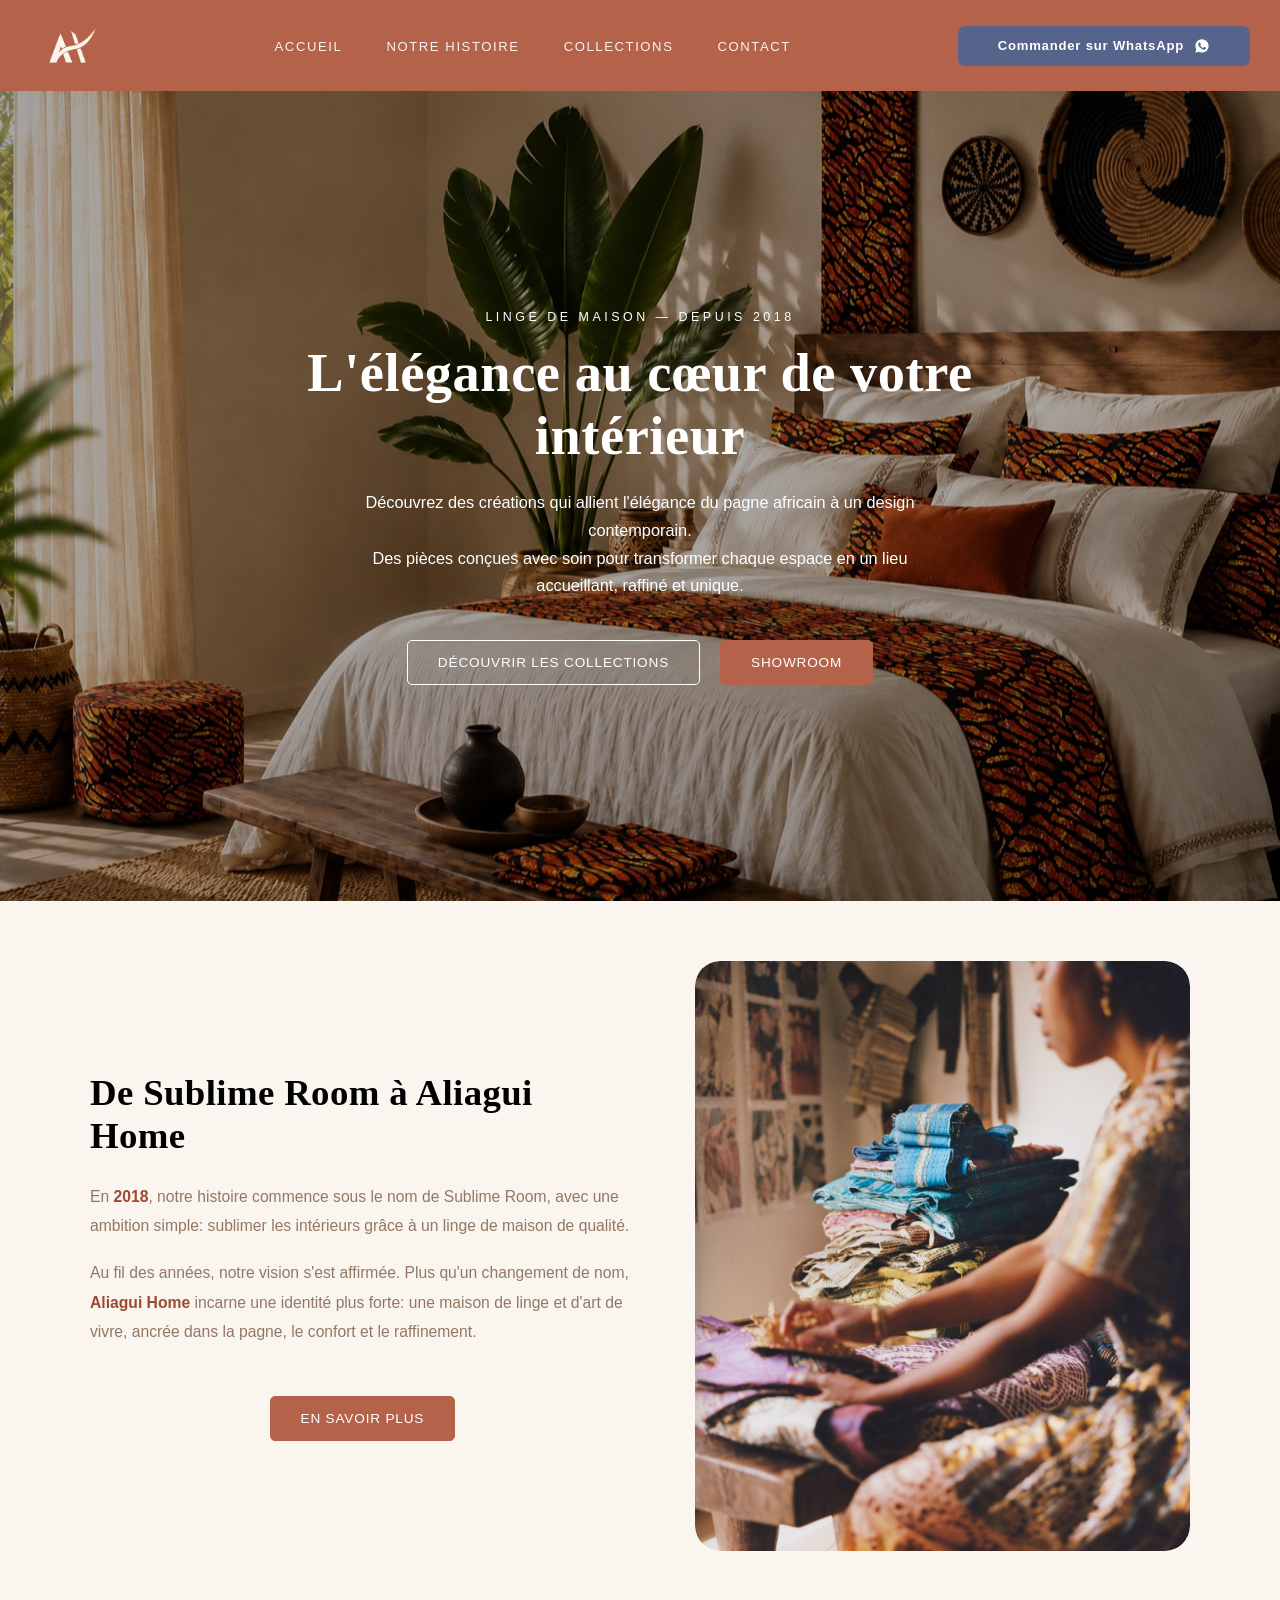
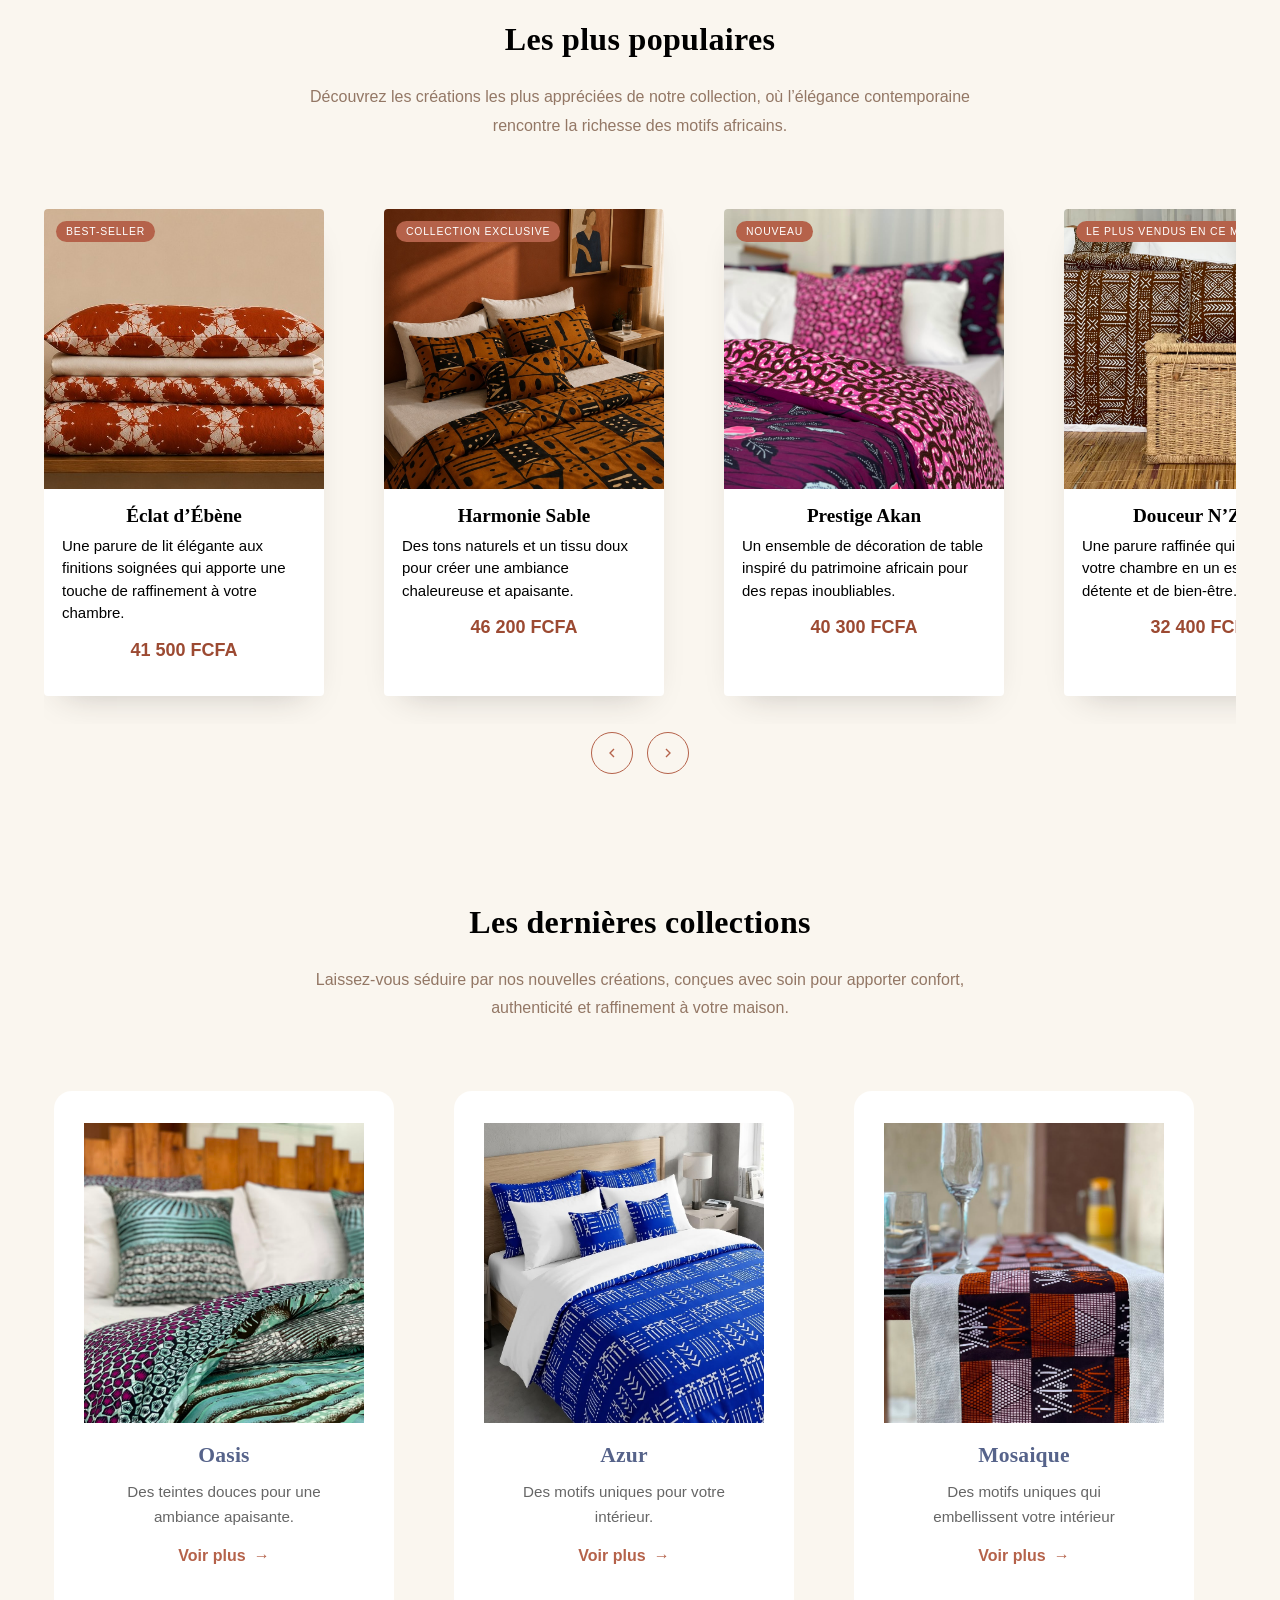
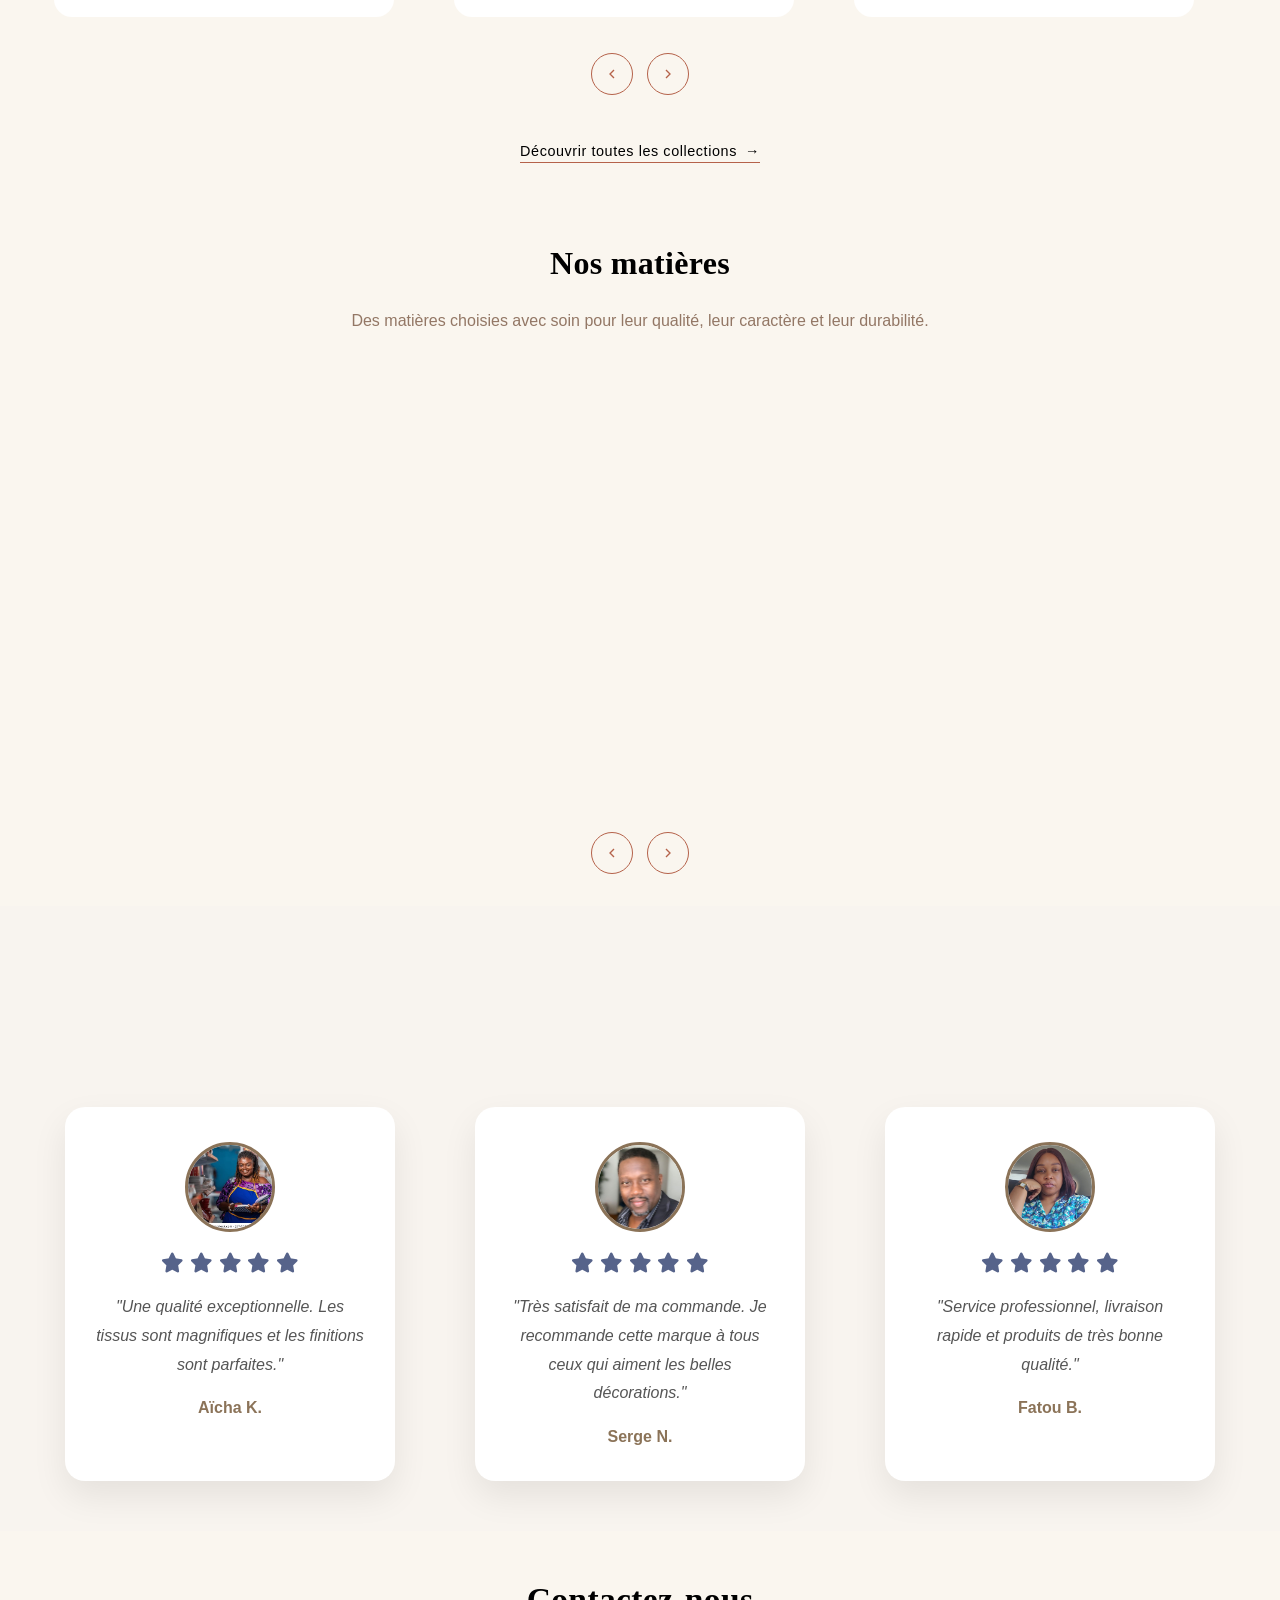
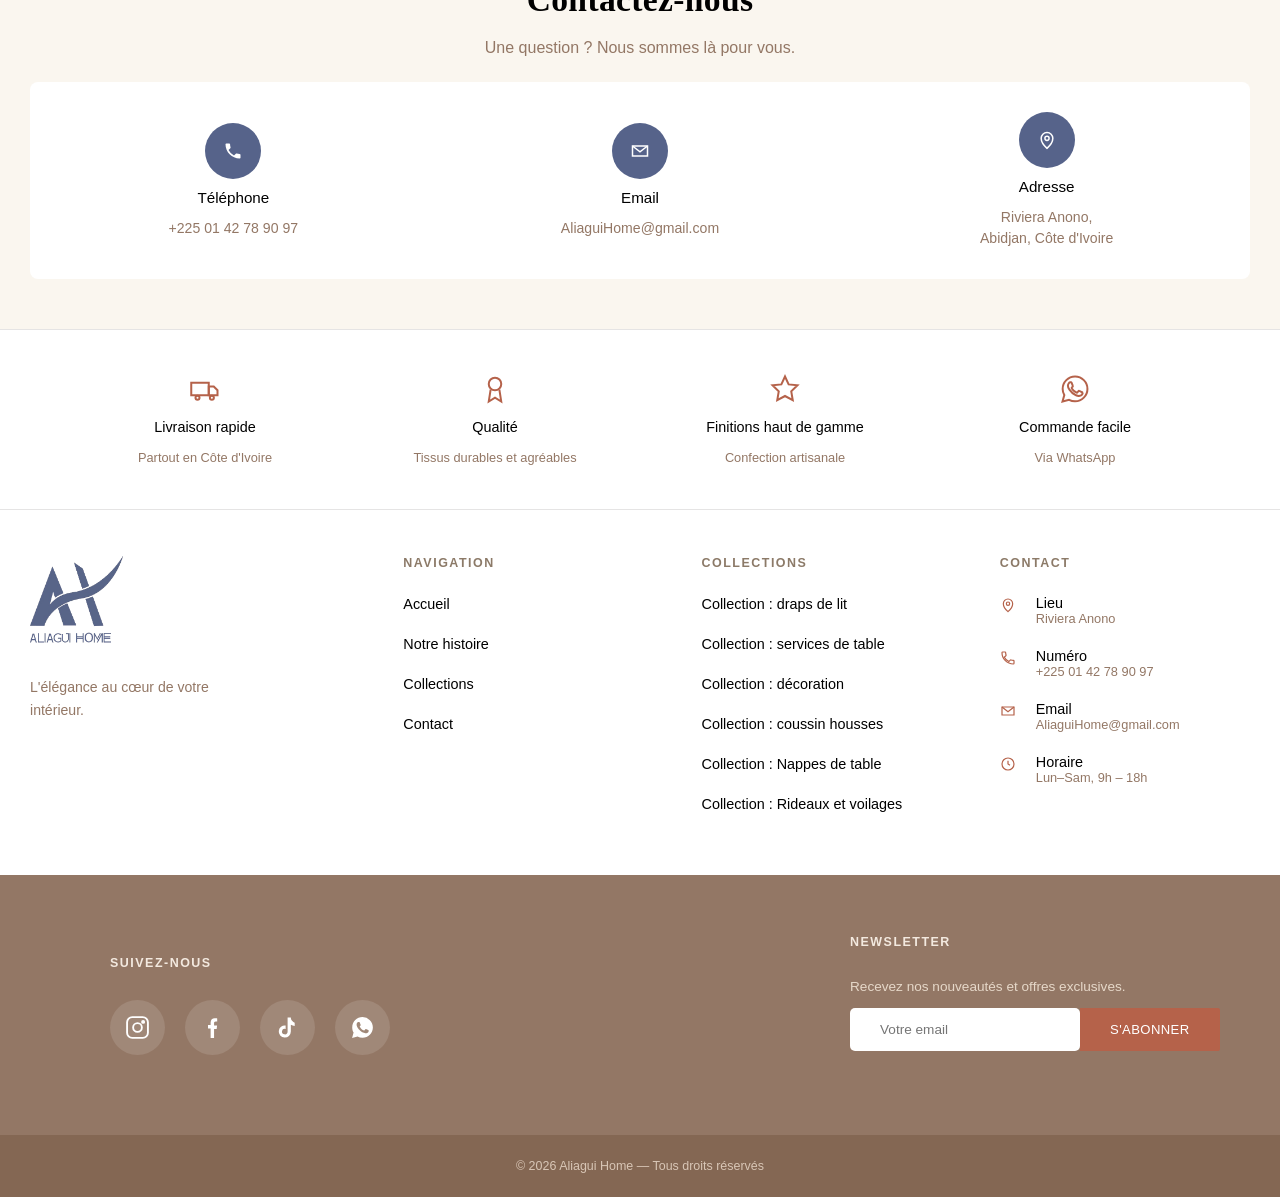
==== commit 0cf43631: "modification du logo sur le site vitrine" ====
--- a/index.html
+++ b/index.html
@@ -20,7 +20,7 @@
 <header id="siteHeader">
   <div class="header-inner">
     <a href="#top" class="logo">
-      <img src="image/logo-bleu.png" alt="Aliagui Home">
+      <img src="Plan de travail 1 copie 2@300x (1).png" alt="Aliagui Home">
     </a>
 
     <nav id="mainNav">
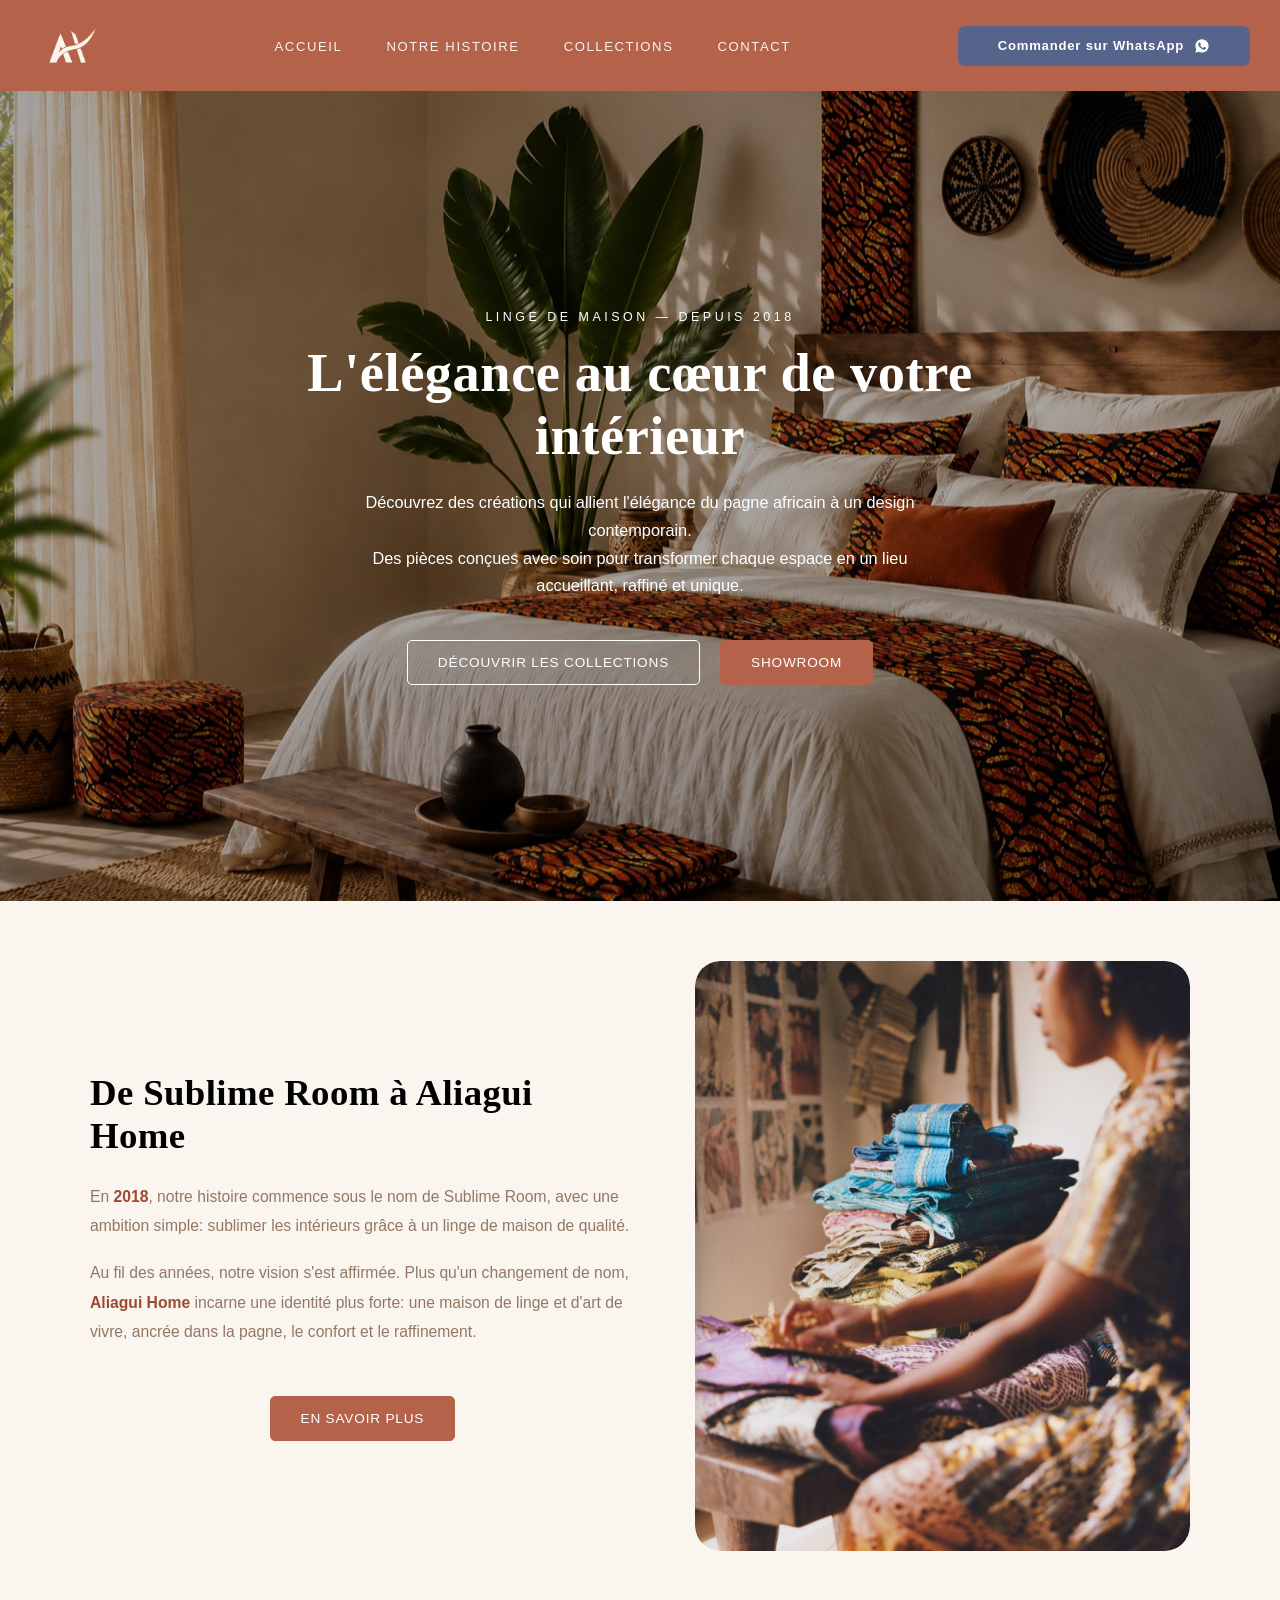
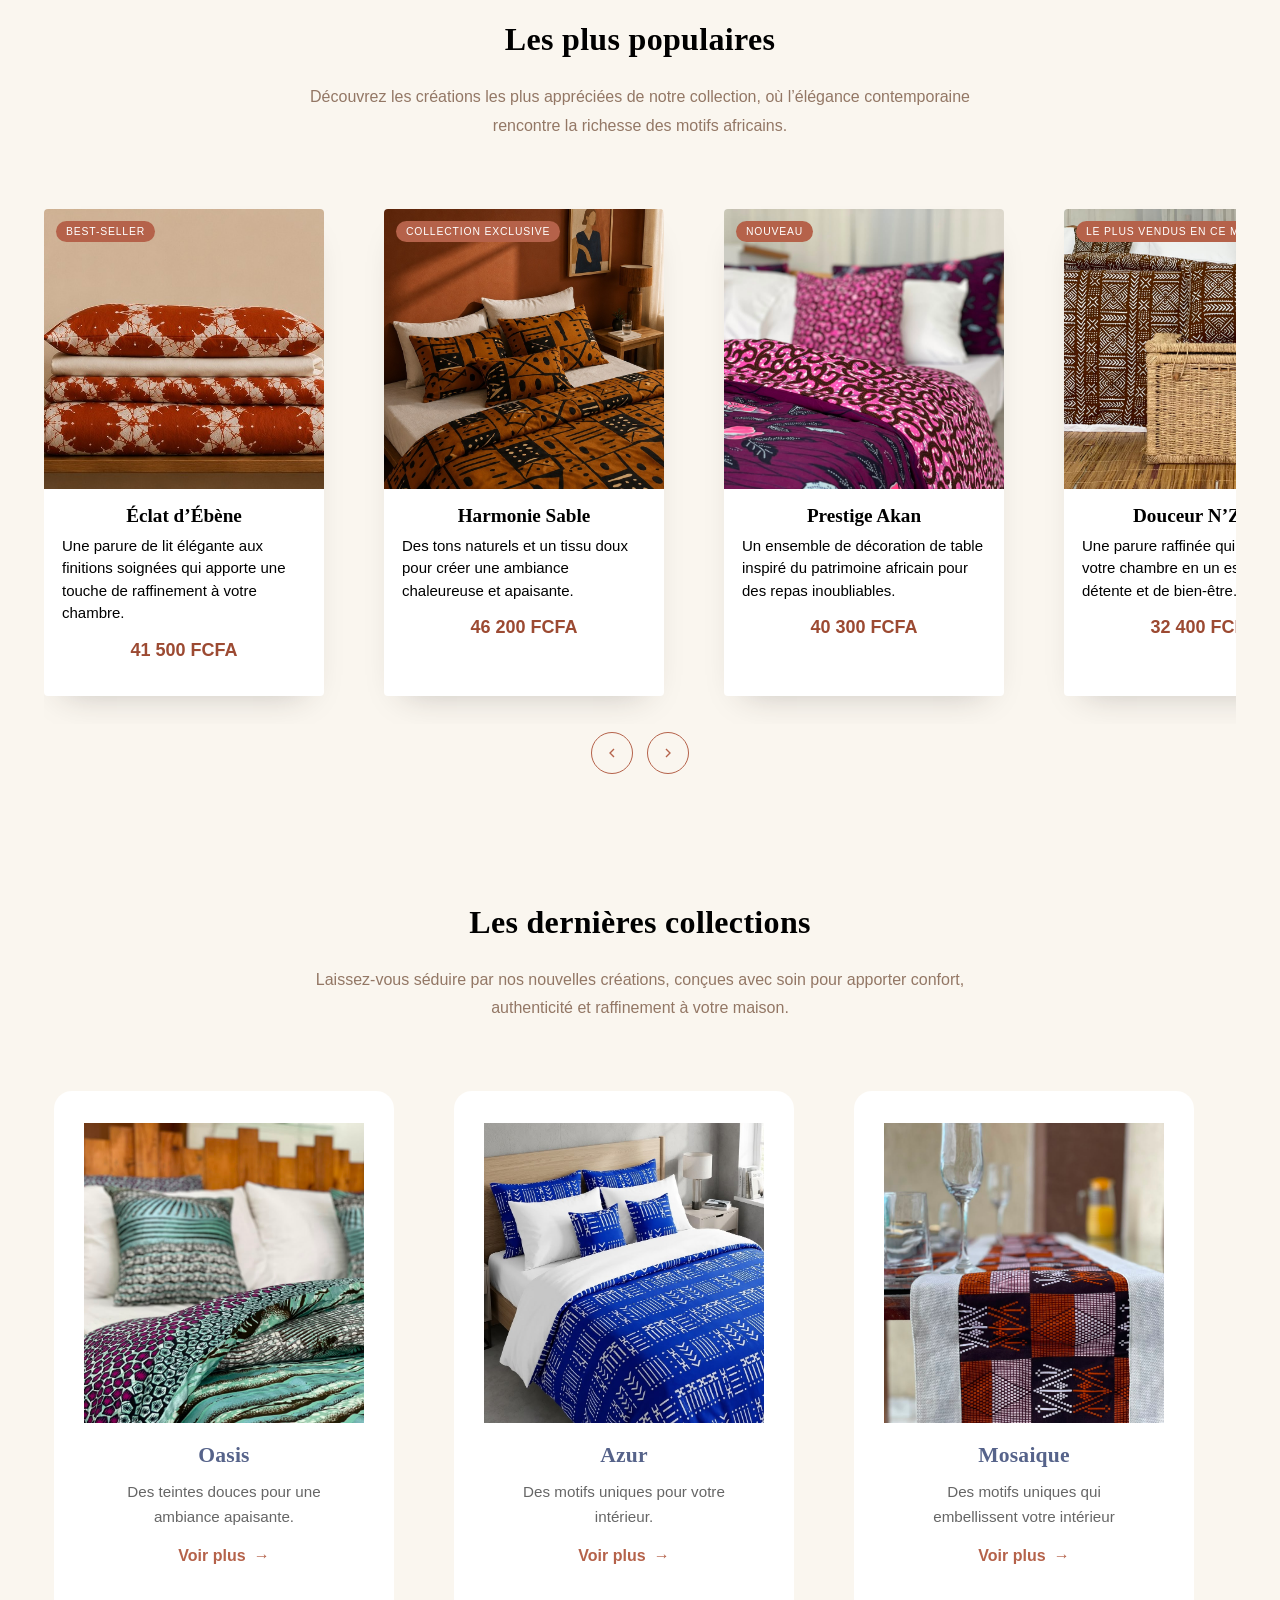
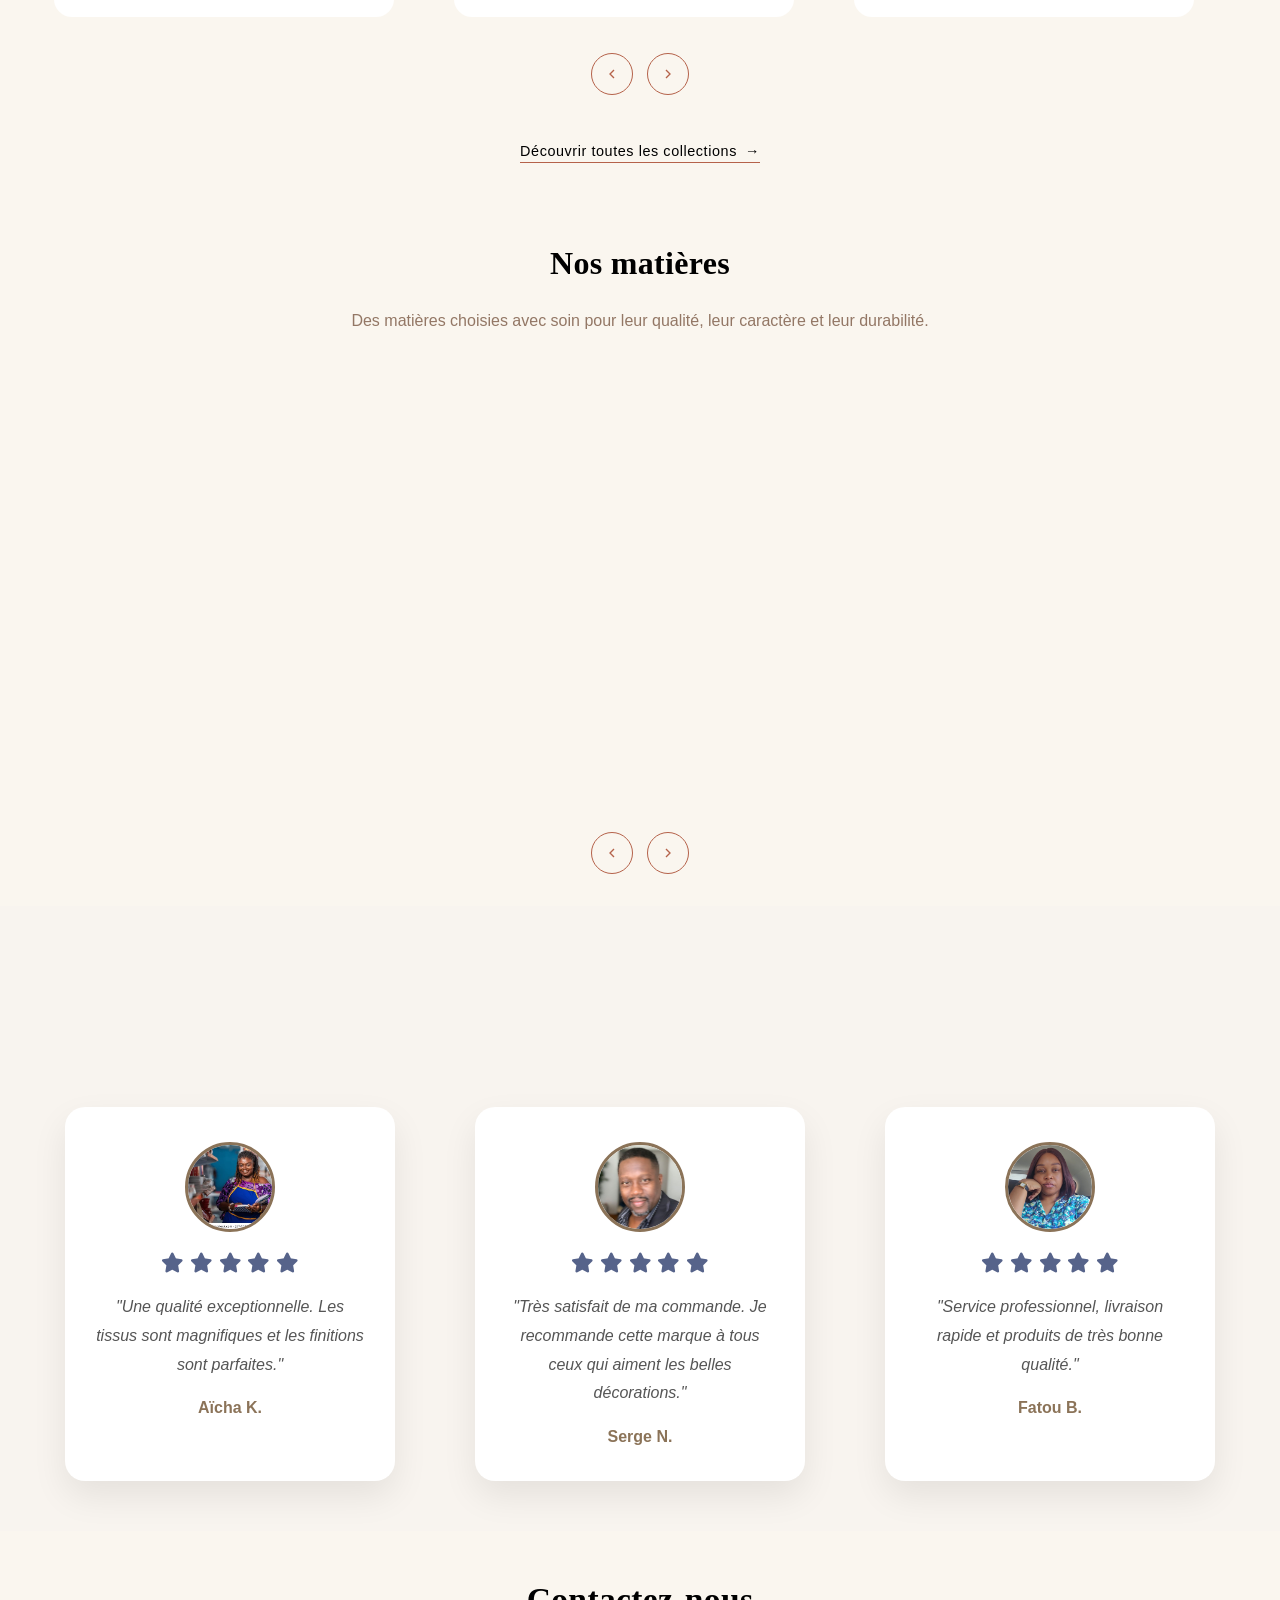
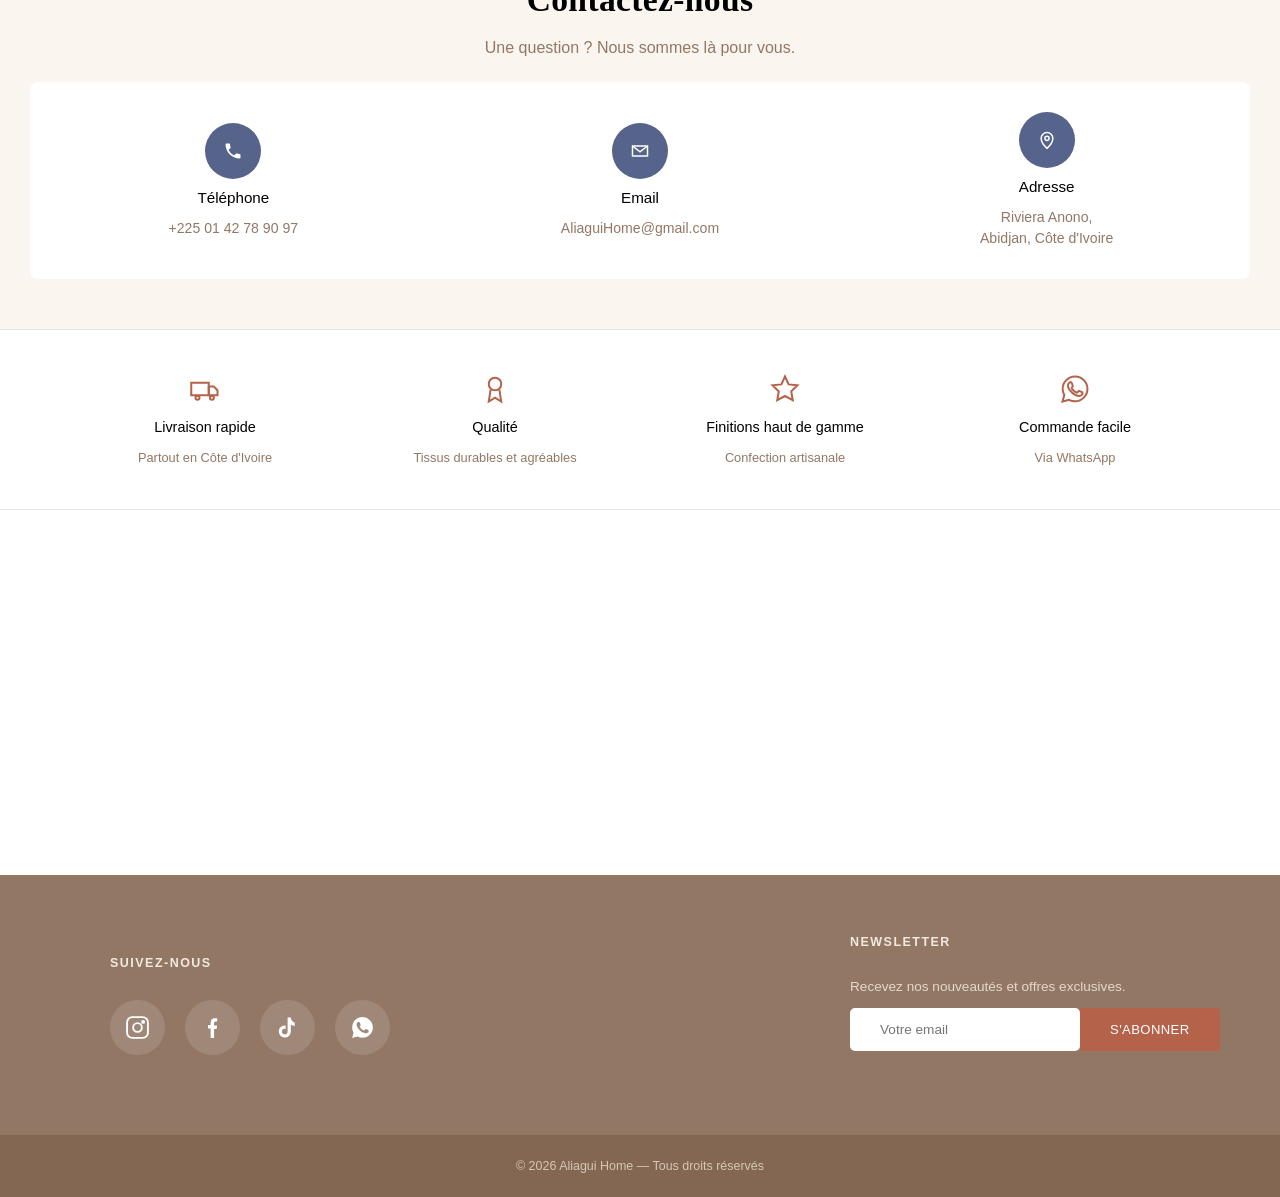
==== commit 87d60a78: "résolution du beug de navigation" ====
--- a/index.html
+++ b/index.html
@@ -25,7 +25,7 @@
 
     <nav id="mainNav">
       <ul>
-        <li><a href="accueil.html">Accueil</a></li>
+        <li><a href="index.html">Accueil</a></li>
         <li><a href="notre-histoire.html">Notre histoire</a></li>
         <li><a href="collections.html">Collections</a></li>
         <li><a href="contact.html">Contact</a></li>
